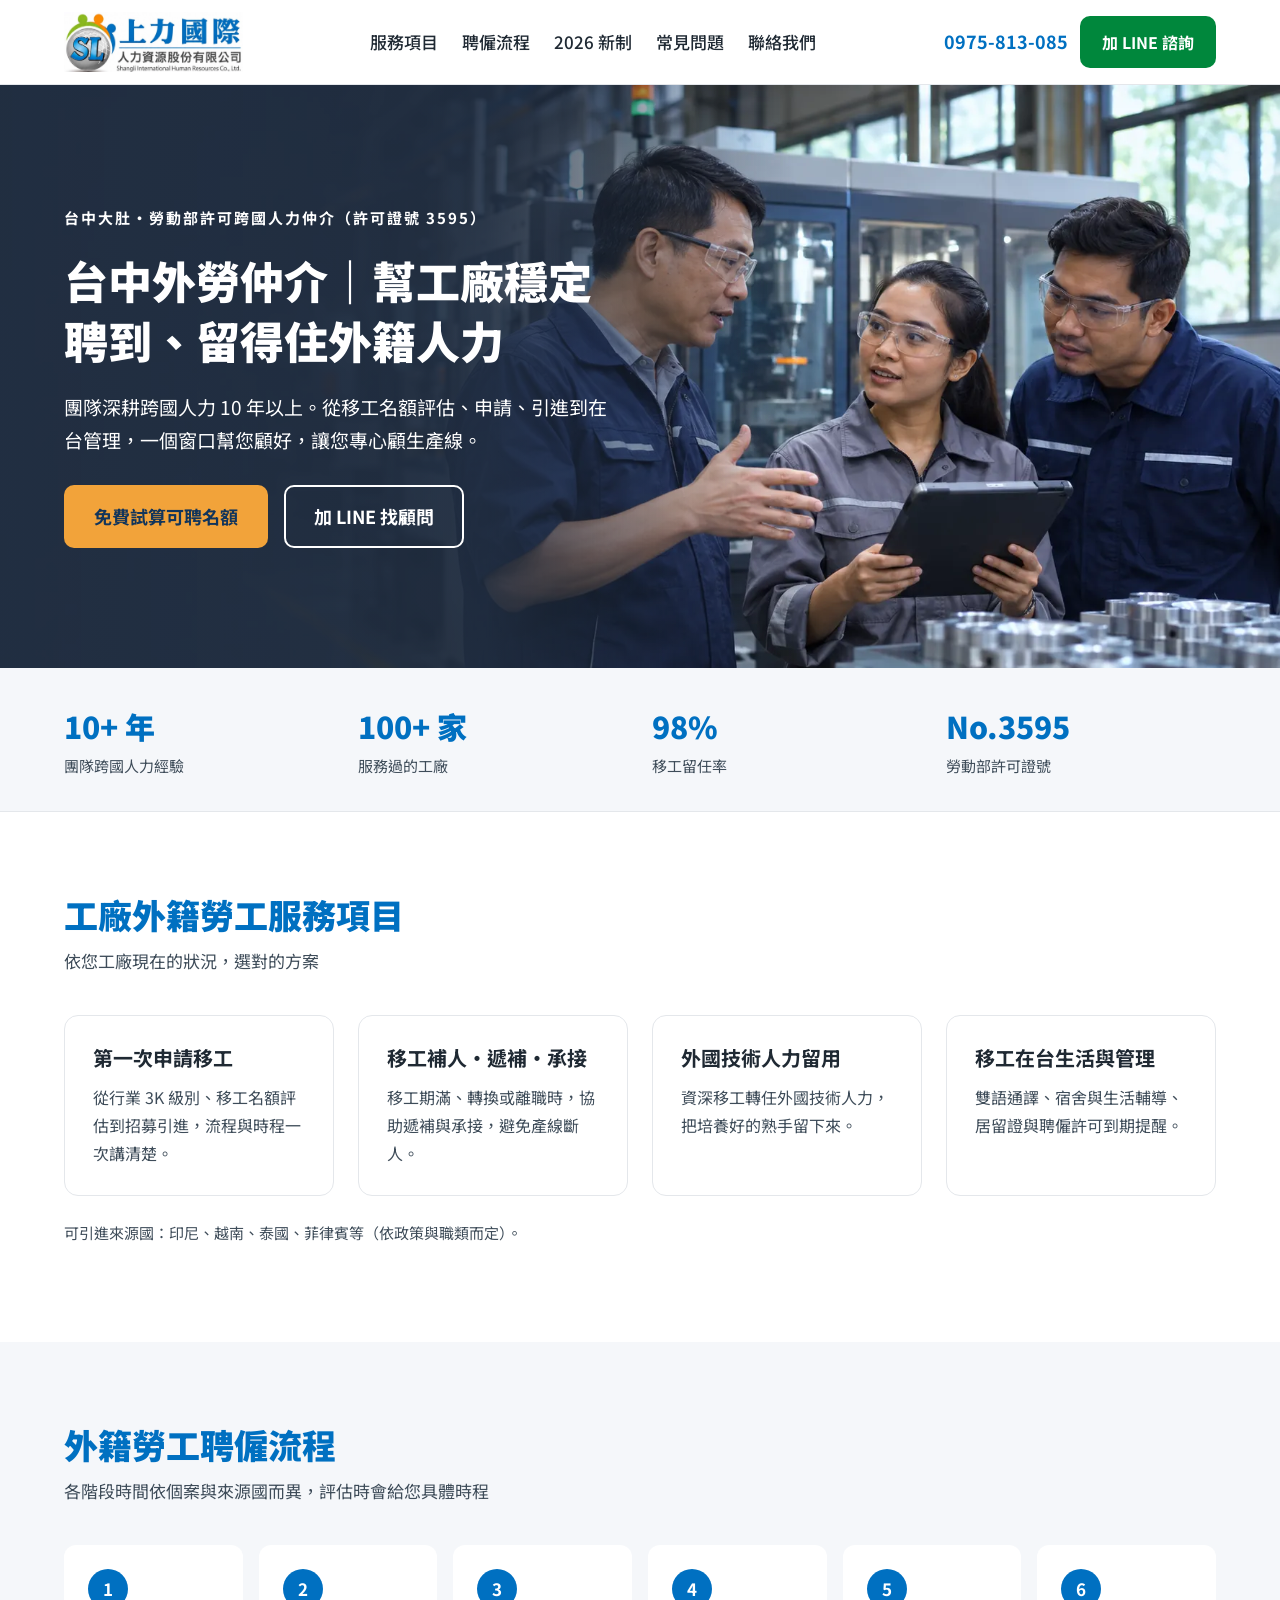
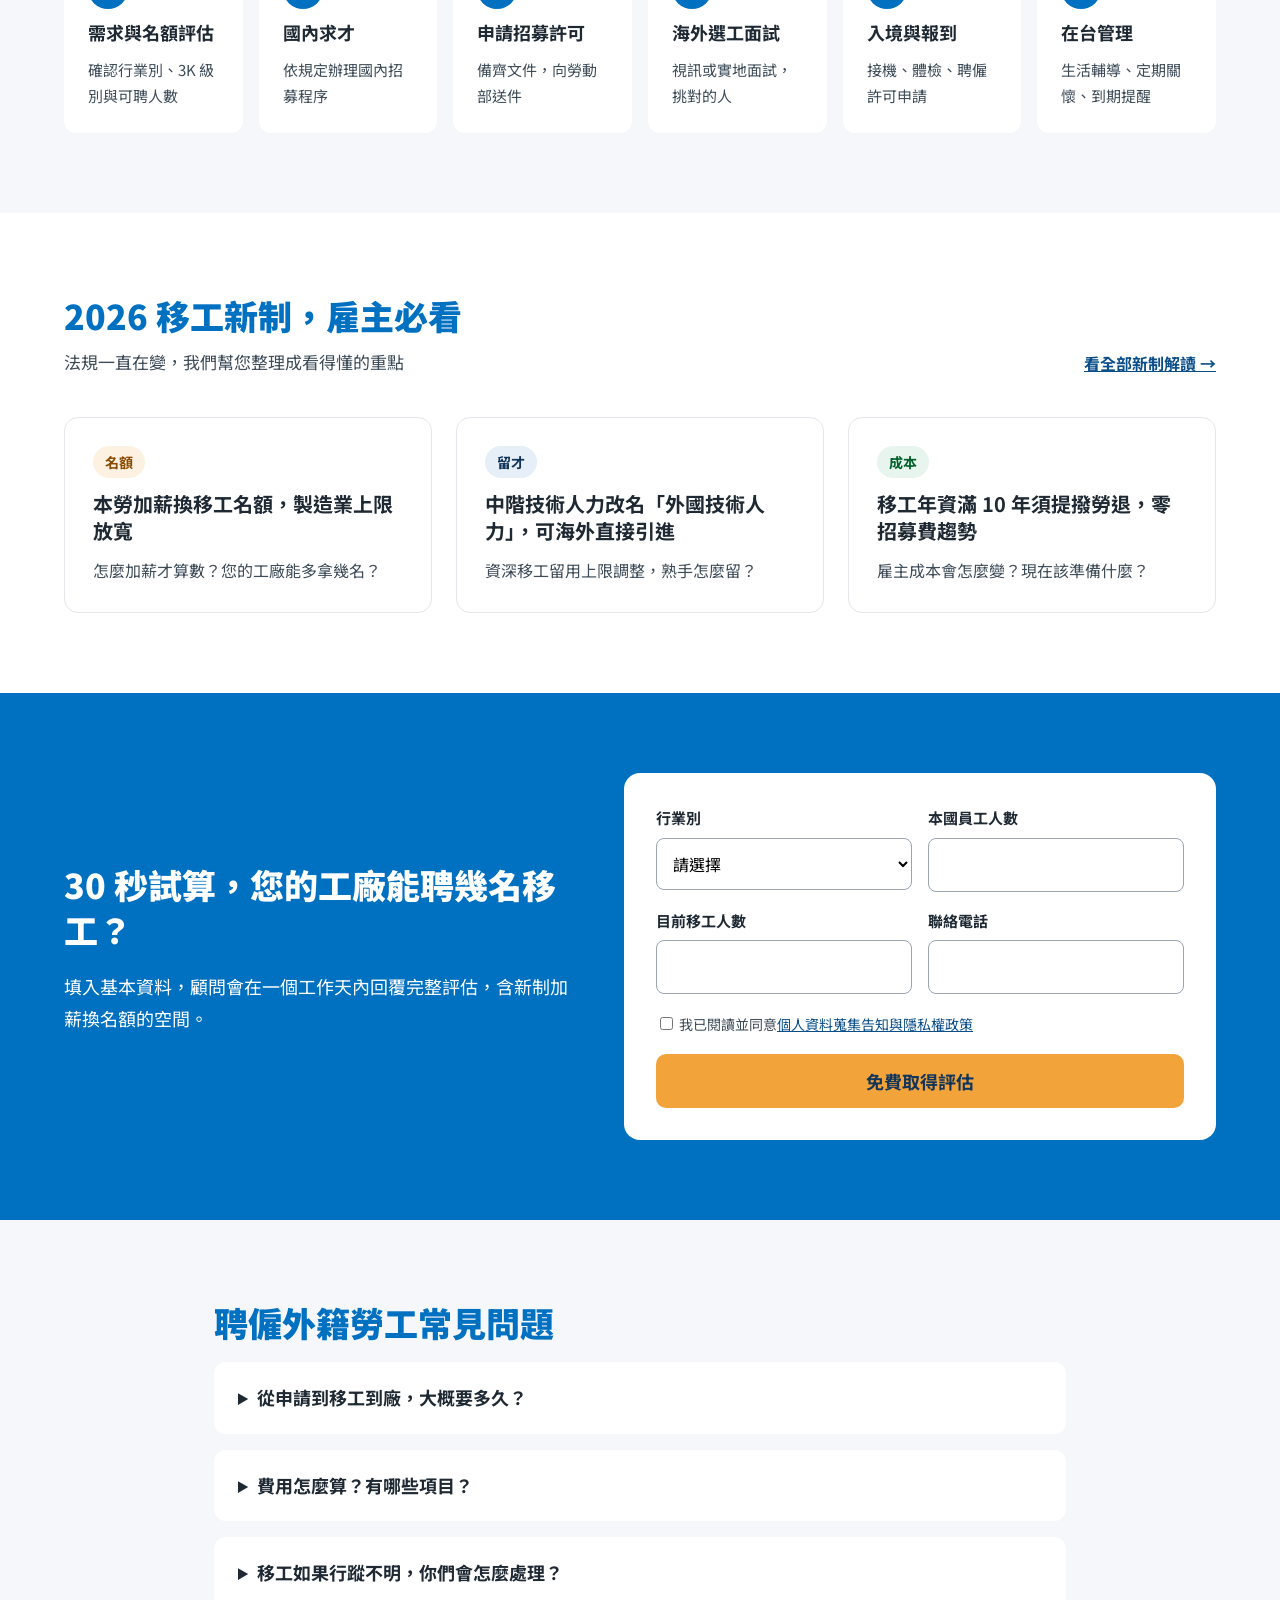
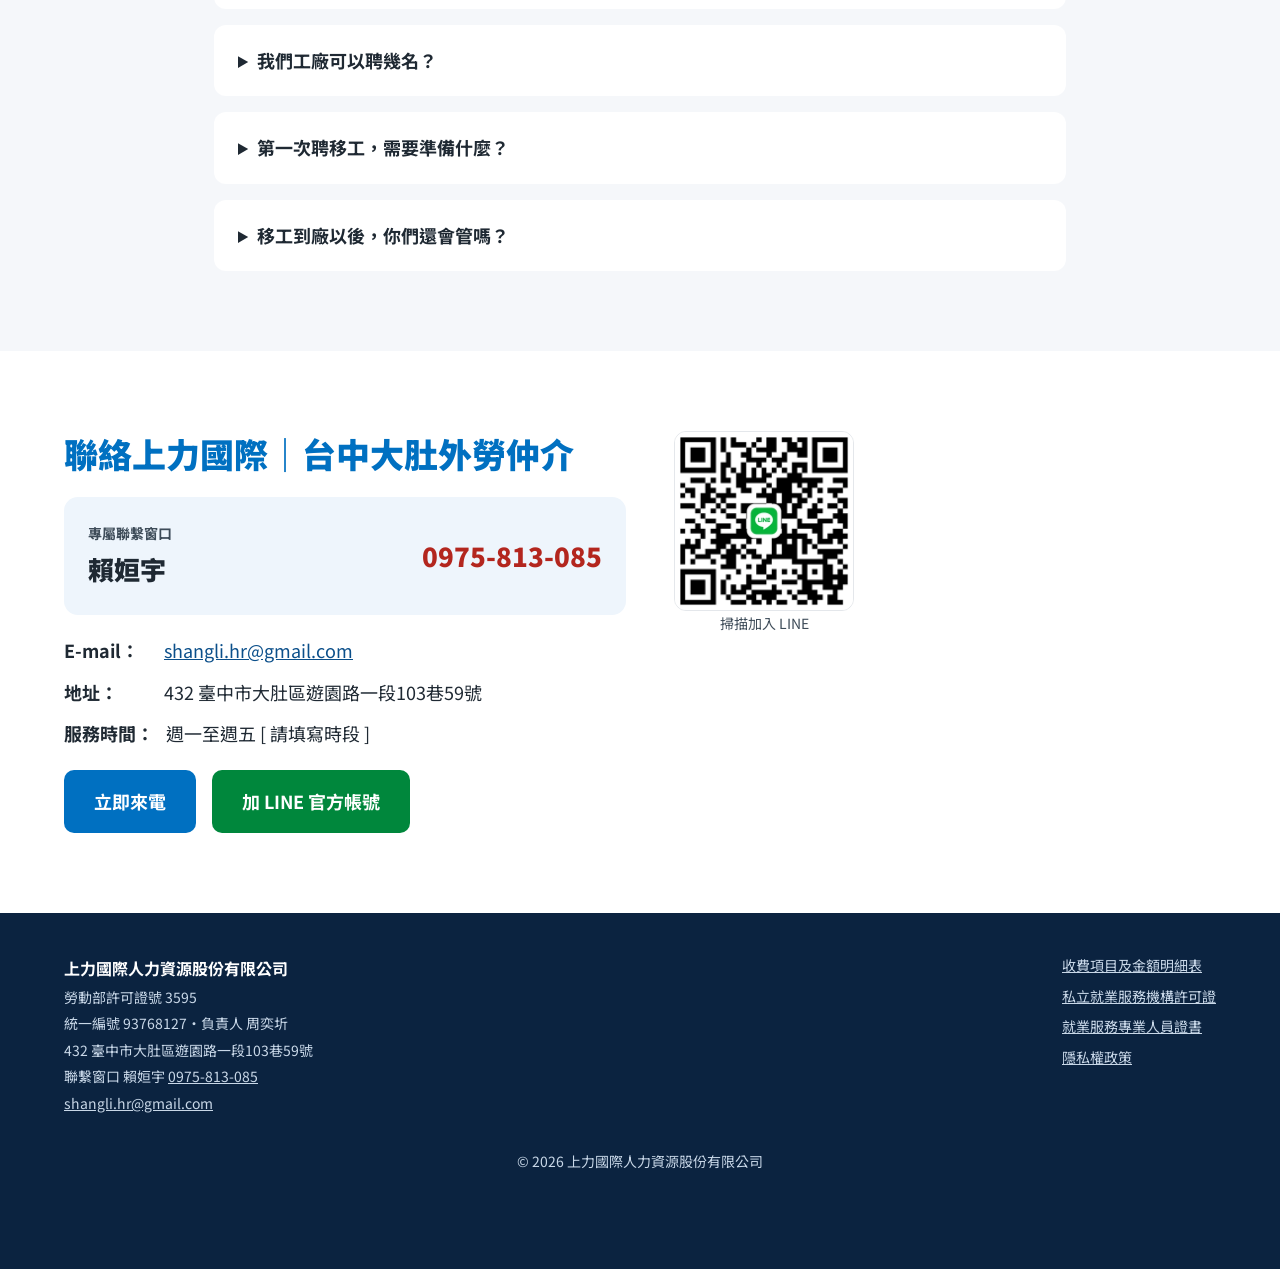
==== index.html @ f1e35387 "上力國際官網：首頁、SEO 結構化資料、資安標頭（Cloudflare Pages） Co-Authored-By: Claude Opus 5.5 <noreply@anthropic.com> C" ====
<!doctype html>
<html lang="zh-Hant-TW">
<head>
<meta charset="utf-8">
<meta name="viewport" content="width=device-width, initial-scale=1">
<title>台中外勞仲介｜工廠移工申請・外籍勞工引進－上力國際人力資源（勞動部許可 3595）</title>
<meta name="description" content="上力國際人力資源，台中大肚勞動部許可跨國人力仲介（許可證號 3595）。協助工廠申請外籍勞工、移工名額評估、遞補承接、外國技術人力留用與在台管理，團隊 10 年以上經驗，服務 100+ 家工廠。">
<link rel="canonical" href="https://www.your-domain.com.tw/">
<meta name="robots" content="index, follow, max-image-preview:large">
<meta name="theme-color" content="#0070C1">
<meta name="format-detection" content="telephone=yes">

<meta property="og:type" content="website">
<meta property="og:locale" content="zh_TW">
<meta property="og:site_name" content="上力國際人力資源">
<meta property="og:title" content="台中外勞仲介｜工廠移工申請－上力國際人力資源">
<meta property="og:description" content="勞動部許可跨國人力仲介（3595）。幫工廠穩定聘到、留得住外籍人力：名額評估、申請引進、遞補承接、在台管理一站完成。">
<meta property="og:url" content="https://www.your-domain.com.tw/">
<meta property="og:image" content="https://www.your-domain.com.tw/img/og-image.jpg">
<meta property="og:image:width" content="1200">
<meta property="og:image:height" content="630">
<meta name="twitter:card" content="summary_large_image">

<link rel="icon" href="/favicon.ico" sizes="48x48">
<link rel="icon" href="/img/icon-512.png" type="image/png" sizes="512x512">
<link rel="apple-touch-icon" href="/img/apple-touch-icon.png">

<link rel="preload" as="image" href="/img/hero.webp" fetchpriority="high">
<link rel="preconnect" href="https://fonts.googleapis.com">
<link rel="preconnect" href="https://fonts.gstatic.com" crossorigin>
<link rel="stylesheet" href="https://fonts.googleapis.com/css2?family=Noto+Sans+TC:wght@400;500;700;900&amp;display=swap">
<link rel="stylesheet" href="/css/style.css">

<script type="application/ld+json">
{
  "@context": "https://schema.org",
  "@graph": [
    {
      "@type": "EmploymentAgency",
      "@id": "https://www.your-domain.com.tw/#org",
      "name": "上力國際人力資源股份有限公司",
      "alternateName": ["上力國際", "上力人力", "Shangli International Human Resources Co., Ltd."],
      "url": "https://www.your-domain.com.tw/",
      "logo": "https://www.your-domain.com.tw/img/logo.png",
      "image": "https://www.your-domain.com.tw/img/og-image.jpg",
      "description": "台中大肚勞動部許可跨國人力仲介，協助工廠申請外籍勞工、移工名額評估、遞補承接、外國技術人力留用與在台管理。",
      "telephone": "+886-975-813-085",
      "email": "shangli.hr@gmail.com",
      "taxID": "93768127",
      "address": {
        "@type": "PostalAddress",
        "streetAddress": "遊園路一段103巷59號",
        "addressLocality": "大肚區",
        "addressRegion": "臺中市",
        "postalCode": "432",
        "addressCountry": "TW"
      },
      "areaServed": ["臺中市", "彰化縣", "南投縣", "苗栗縣", "臺灣"],
      "hasMap": "https://www.google.com/maps/search/?api=1&query=%E4%B8%8A%E5%8A%9B%E5%9C%8B%E9%9A%9B%E4%BA%BA%E5%8A%9B%E8%B3%87%E6%BA%90",
      "sameAs": ["https://line.me/ti/p/4NoEgf4THl"],
      "knowsAbout": ["外籍勞工仲介", "移工申請", "製造業移工", "外國技術人力", "移工管理"],
      "hasCredential": {
        "@type": "EducationalOccupationalCredential",
        "name": "勞動部私立就業服務機構許可證",
        "identifier": "3595",
        "recognizedBy": { "@type": "GovernmentOrganization", "name": "中華民國勞動部" }
      }
    },
    {
      "@type": "WebSite",
      "@id": "https://www.your-domain.com.tw/#website",
      "url": "https://www.your-domain.com.tw/",
      "name": "上力國際人力資源",
      "inLanguage": "zh-Hant-TW",
      "publisher": { "@id": "https://www.your-domain.com.tw/#org" }
    },
    {
      "@type": "FAQPage",
      "mainEntity": [
        { "@type": "Question", "name": "從申請到移工到廠，大概要多久？", "acceptedAnswer": { "@type": "Answer", "text": "一般製造業新申請，從評估到移工到廠約需 3 至 6 個月，實際時程依來源國作業、文件備齊時間與當期申請量而定。" } },
        { "@type": "Question", "name": "聘僱外籍勞工的費用怎麼算？", "acceptedAnswer": { "@type": "Answer", "text": "費用分為政府規費、仲介服務費與實際代墊費用（例如體檢），所有項目依本公司報備的收費項目及金額明細表辦理，簽約前提供書面報價。" } },
        { "@type": "Question", "name": "移工行蹤不明怎麼處理？", "acceptedAnswer": { "@type": "Answer", "text": "我們以定期關懷、宿舍訪視與申訴管道預防。若移工連續曠職三日失去聯繫，雇主須於三日內以書面通報主管機關、移民署及警察機關，我們會協助完成通報與後續遞補申請。" } },
        { "@type": "Question", "name": "我們工廠可以聘幾名移工？", "acceptedAnswer": { "@type": "Answer", "text": "依行業 3K 級別核配比率與本國員工人數計算，另有附加比率可申請；2026 年起製造業為本國勞工加薪也可增加移工名額。" } },
        { "@type": "Question", "name": "第一次聘移工需要準備什麼？", "acceptedAnswer": { "@type": "Answer", "text": "需要公司與工廠登記相關文件、勞健保投保資料及移工住宿規劃，我們會到廠評估並提供完整文件清單與時程。" } },
        { "@type": "Question", "name": "移工到廠後仲介還會管理嗎？", "acceptedAnswer": { "@type": "Answer", "text": "會。我們提供生活輔導、雙語溝通、定期關懷訪視，以及居留證、聘僱許可到期提醒與續聘、轉換手續。" } }
      ]
    }
  ]
}
</script>
</head>
<body>
<a class="skip" href="#main">跳到主要內容</a>

<header class="site-header">
  <div class="wrap header-row">
    <a href="/" class="brand"><img src="/img/logo.webp" alt="上力國際人力資源股份有限公司" width="880" height="295"></a>
    <nav aria-label="主選單" class="nav">
      <a href="#services">服務項目</a>
      <a href="#process">聘僱流程</a>
      <a href="#news">2026 新制</a>
      <a href="#faq">常見問題</a>
      <a href="#contact">聯絡我們</a>
    </nav>
    <div class="header-cta">
      <a class="tel" href="tel:+886975813085">0975-813-085</a>
      <a class="btn btn-line" href="https://line.me/ti/p/4NoEgf4THl" target="_blank" rel="noopener noreferrer">加 LINE 諮詢</a>
    </div>
  </div>
</header>

<main id="main">

<section class="hero" aria-labelledby="hero-title">
  <div class="wrap hero-inner">
    <p class="eyebrow">台中大肚・勞動部許可跨國人力仲介（許可證號 3595）</p>
    <h1 id="hero-title">台中外勞仲介｜幫工廠穩定聘到、留得住外籍人力</h1>
    <p class="lead">團隊深耕跨國人力 10 年以上。從移工名額評估、申請、引進到在台管理，一個窗口幫您顧好，讓您專心顧生產線。</p>
    <div class="btn-row">
      <a class="btn btn-amber" href="#calc">免費試算可聘名額</a>
      <a class="btn btn-ghost" href="https://line.me/ti/p/4NoEgf4THl" target="_blank" rel="noopener noreferrer">加 LINE 找顧問</a>
    </div>
  </div>
</section>

<section class="trust" aria-label="公司實績">
  <div class="wrap trust-grid">
    <div><strong>10+ 年</strong><span>團隊跨國人力經驗</span></div>
    <div><strong>100+ 家</strong><span>服務過的工廠</span></div>
    <div><strong>98%</strong><span>移工留任率</span></div>
    <div><strong>No.3595</strong><span>勞動部許可證號</span></div>
  </div>
</section>

<section id="services" class="section" aria-labelledby="services-title">
  <div class="wrap">
    <h2 id="services-title">工廠外籍勞工服務項目</h2>
    <p class="sub">依您工廠現在的狀況，選對的方案</p>
    <div class="card-grid">
      <article class="card"><h3>第一次申請移工</h3><p>從行業 3K 級別、移工名額評估到招募引進，流程與時程一次講清楚。</p></article>
      <article class="card"><h3>移工補人・遞補・承接</h3><p>移工期滿、轉換或離職時，協助遞補與承接，避免產線斷人。</p></article>
      <article class="card"><h3>外國技術人力留用</h3><p>資深移工轉任外國技術人力，把培養好的熟手留下來。</p></article>
      <article class="card"><h3>移工在台生活與管理</h3><p>雙語通譯、宿舍與生活輔導、居留證與聘僱許可到期提醒。</p></article>
    </div>
    <p class="note">可引進來源國：印尼、越南、泰國、菲律賓等（依政策與職類而定）。</p>
  </div>
</section>

<section id="process" class="section alt" aria-labelledby="process-title">
  <div class="wrap">
    <h2 id="process-title">外籍勞工聘僱流程</h2>
    <p class="sub">各階段時間依個案與來源國而異，評估時會給您具體時程</p>
    <ol class="steps">
      <li><strong>需求與名額評估</strong><span>確認行業別、3K 級別與可聘人數</span></li>
      <li><strong>國內求才</strong><span>依規定辦理國內招募程序</span></li>
      <li><strong>申請招募許可</strong><span>備齊文件，向勞動部送件</span></li>
      <li><strong>海外選工面試</strong><span>視訊或實地面試，挑對的人</span></li>
      <li><strong>入境與報到</strong><span>接機、體檢、聘僱許可申請</span></li>
      <li><strong>在台管理</strong><span>生活輔導、定期關懷、到期提醒</span></li>
    </ol>
  </div>
</section>

<section id="news" class="section" aria-labelledby="news-title">
  <div class="wrap">
    <div class="head-row">
      <div>
        <h2 id="news-title">2026 移工新制，雇主必看</h2>
        <p class="sub">法規一直在變，我們幫您整理成看得懂的重點</p>
      </div>
      <a class="more" href="https://mol-molwww.cdn.hinet.net/mol-index.html" target="_blank" rel="noopener noreferrer">看全部新制解讀 →</a>
    </div>
    <div class="card-grid three">
      <article class="card"><span class="tag tag-amber">名額</span><h3>本勞加薪換移工名額，製造業上限放寬</h3><p>怎麼加薪才算數？您的工廠能多拿幾名？</p></article>
      <article class="card"><span class="tag tag-blue">留才</span><h3>中階技術人力改名「外國技術人力」，可海外直接引進</h3><p>資深移工留用上限調整，熟手怎麼留？</p></article>
      <article class="card"><span class="tag tag-green">成本</span><h3>移工年資滿 10 年須提撥勞退，零招募費趨勢</h3><p>雇主成本會怎麼變？現在該準備什麼？</p></article>
    </div>
  </div>
</section>

<section id="calc" class="section band" aria-labelledby="calc-title">
  <div class="wrap calc-row">
    <div class="calc-text">
      <h2 id="calc-title">30 秒試算，您的工廠能聘幾名移工？</h2>
      <p>填入基本資料，顧問會在一個工作天內回覆完整評估，含新制加薪換名額的空間。</p>
    </div>
    <!-- 表單送出網址請換成您的後端或表單服務（例如 Google 表單、Formspree），並同步更新 .htaccess / nginx 的 CSP form-action -->
    <form class="calc-form" action="/api/lead" method="post">
      <div class="form-grid">
        <div class="field"><label for="f-industry">行業別</label>
          <select id="f-industry" name="industry" required><option value="">請選擇</option><option>金屬製品製造</option><option>塑膠製品製造</option><option>食品製造</option><option>其他製造業</option></select></div>
        <div class="field"><label for="f-staff">本國員工人數</label><input id="f-staff" name="staff" type="number" min="1" max="99999" inputmode="numeric" required></div>
        <div class="field"><label for="f-foreign">目前移工人數</label><input id="f-foreign" name="foreign" type="number" min="0" max="99999" inputmode="numeric" required></div>
        <div class="field"><label for="f-phone">聯絡電話</label><input id="f-phone" name="phone" type="tel" autocomplete="tel" maxlength="20" pattern="[0-9+\-\s]{8,20}" required></div>
      </div>
      <div class="hp" aria-hidden="true"><label for="f-website">請勿填寫</label><input id="f-website" name="website" type="text" tabindex="-1" autocomplete="off"></div>
      <label class="consent"><input type="checkbox" name="consent" required> 我已閱讀並同意<a href="/privacy.html">個人資料蒐集告知與隱私權政策</a></label>
      <button type="submit" class="btn btn-amber btn-block">免費取得評估</button>
    </form>
  </div>
</section>

<!-- 客戶心得：取得客戶同意後，複製下方 article 填入真實內容再取消註解
<section class="section" aria-labelledby="voice-title">
  <div class="wrap">
    <h2 id="voice-title">客戶怎麼說</h2>
    <div class="card-grid three">
      <article class="card quote"><span class="meta">產業・地區・聘僱人數</span><p>「客戶真實心得」</p><span class="who">— 職稱，公司名稱</span></article>
    </div>
  </div>
</section>
-->

<section id="faq" class="section alt" aria-labelledby="faq-title">
  <div class="wrap narrow">
    <h2 id="faq-title">聘僱外籍勞工常見問題</h2>
    <details><summary>從申請到移工到廠，大概要多久？</summary>
      <p>一般製造業新申請，從評估到移工到廠約需 3 至 6 個月。</p>
      <p>主要階段包括：國內求才（依規定的刊登與求才期間）、申請招募許可、海外選工與面試、移工辦理出國手續，以及入境後的體檢與聘僱許可申請。</p>
      <p>實際時程會受來源國作業速度、文件備齊時間與當期申請量影響。評估時我們會依您的情況提供具體時程表，每個階段的進度都會主動回報。</p></details>
    <details><summary>費用怎麼算？有哪些項目？</summary>
      <p>費用大致分為三類：一、政府規費，例如申請審查費與就業安定費；二、仲介服務費，依法規定的收費標準與項目收取；三、實際代墊費用，例如體檢。</p>
      <p>所有收費項目與金額，均依本公司向主管機關報備的「收費項目及金額明細表」辦理，簽約前會提供書面報價，不另收明細表以外的費用。</p></details>
    <details><summary>移工如果行蹤不明，你們會怎麼處理？</summary>
      <p>預防重於處理：移工入境後安排生活與工作規範說明，並由雙語人員定期關懷、訪視宿舍，提供申訴與溝通管道，及早發現問題。</p>
      <p>若真的發生，依《就業服務法》規定，移工連續曠職三日失去聯繫時，雇主須於三日內以書面通報主管機關、移民署及警察機關。我們會協助您備齊文件、完成通報，避免因逾期受罰。</p>
      <p>後續也會協助處理名額與遞補等相關申請，讓產線盡快恢復人力。</p></details>
    <details><summary>我們工廠可以聘幾名？</summary>
      <p>可聘人數依行業別的 3K 級別核配比率與本國員工人數計算，另有額外附加比率可申請。</p>
      <p>2026 年起，製造業為本國勞工加薪，也可增加移工名額，總比例上限同步放寬。</p>
      <p>每家工廠條件不同，歡迎使用上方「免費試算」，或直接聯繫窗口，我們幫您算清楚。</p></details>
    <details><summary>第一次聘移工，需要準備什麼？</summary>
      <p>基本上需要公司登記與工廠登記相關文件、勞健保投保資料，以及移工住宿的規劃。</p>
      <p>我們會先到廠了解作業環境與需求，提供完整的文件清單與準備時程，第一次申請也能順利上手。</p></details>
    <details><summary>移工到廠以後，你們還會管嗎？</summary>
      <p>會。到廠後我們提供在台期間的管理服務，包括生活輔導、雙語溝通協助、定期關懷訪視，以及居留證、聘僱許可等到期前提醒與續聘、轉換手續。</p>
      <p>雇主與移工之間若有溝通問題，也可以隨時透過聯繫窗口找我們協助。</p></details>
  </div>
</section>

<section id="contact" class="section" aria-labelledby="contact-title">
  <div class="wrap contact-row">
    <div class="contact-info">
      <h2 id="contact-title">聯絡上力國際｜台中大肚外勞仲介</h2>
      <div class="agent">
        <div><span class="agent-label">專屬聯繫窗口</span><span class="agent-name">賴姮宇</span></div>
        <a class="agent-tel" href="tel:+886975813085">0975-813-085</a>
      </div>
      <dl class="info">
        <div><dt>E-mail：</dt><dd><a href="mailto:shangli.hr@gmail.com">shangli.hr@gmail.com</a></dd></div>
        <div><dt>地址：</dt><dd>432 臺中市大肚區遊園路一段103巷59號</dd></div>
        <div><dt>服務時間：</dt><dd>週一至週五 [ 請填寫時段 ]</dd></div>
      </dl>
      <div class="btn-row">
        <a class="btn btn-blue" href="tel:+886975813085">立即來電</a>
        <a class="btn btn-line" href="https://line.me/ti/p/4NoEgf4THl" target="_blank" rel="noopener noreferrer">加 LINE 官方帳號</a>
      </div>
    </div>
    <div class="contact-media">
      <figure class="qr"><img src="/img/line-qr.webp" alt="上力國際 LINE QR code" width="180" height="180" loading="lazy"><figcaption>掃描加入 LINE</figcaption></figure>
      <iframe class="map" title="上力國際人力資源位置地圖" src="https://www.google.com/maps?q=%E8%87%BA%E4%B8%AD%E5%B8%82%E5%A4%A7%E8%82%9A%E5%8D%80%E9%81%8A%E5%9C%92%E8%B7%AF%E4%B8%80%E6%AE%B5103%E5%B7%B759%E8%99%9F&amp;output=embed" loading="lazy" referrerpolicy="no-referrer-when-downgrade"></iframe>
    </div>
  </div>
</section>

</main>

<footer class="site-footer">
  <div class="wrap footer-row">
    <address>
      <strong>上力國際人力資源股份有限公司</strong><br>
      勞動部許可證號 3595<br>
      統一編號 93768127・負責人 周奕圻<br>
      432 臺中市大肚區遊園路一段103巷59號<br>
      聯繫窗口 賴姮宇 <a href="tel:+886975813085">0975-813-085</a><br>
      <a href="mailto:shangli.hr@gmail.com">shangli.hr@gmail.com</a>
    </address>
    <nav aria-label="法規揭示">
      <a href="/docs/fee-schedule.pdf">收費項目及金額明細表</a>
      <a href="/docs/license.pdf">私立就業服務機構許可證</a>
      <a href="/docs/specialist-cert.pdf">就業服務專業人員證書</a>
      <a href="/privacy.html">隱私權政策</a>
    </nav>
  </div>
  <p class="copy">© 2026 上力國際人力資源股份有限公司</p>
</footer>

<nav class="mobile-bar" aria-label="快速聯絡">
  <a href="tel:+886975813085">撥打電話</a>
  <a href="https://line.me/ti/p/4NoEgf4THl" target="_blank" rel="noopener noreferrer" class="m-line">加 LINE</a>
</nav>
</body>
</html>
---- css/style.css ----
:root{--blue:#0070C1;--blue-dk:#0B4F8A;--navy:#212E41;--ink:#1F2933;--muted:#3E4C59;--line:#E4E7EB;--bg-alt:#F5F7FA;--amber:#F2A33A;--green:#00873C}
*{box-sizing:border-box}
html{scroll-behavior:smooth}
body{margin:0;font-family:"Noto Sans TC",system-ui,-apple-system,"Microsoft JhengHei",sans-serif;color:var(--ink);font-size:17px;line-height:1.75;background:#fff}
img{max-width:100%;height:auto;display:block}
a{color:var(--blue-dk)}a:hover{color:var(--navy)}
h1,h2,h3{line-height:1.35;margin:0}
.wrap{max-width:1200px;margin:0 auto;padding:0 24px}
.narrow{max-width:900px}
.skip{position:absolute;left:-9999px;top:0;background:#fff;padding:8px 16px;z-index:100}
.skip:focus{left:8px}
:focus-visible{outline:3px solid var(--amber);outline-offset:2px}

.site-header{border-bottom:1px solid var(--line);background:#fff}
.header-row{display:flex;flex-wrap:wrap;align-items:center;justify-content:space-between;gap:16px;padding-top:12px;padding-bottom:12px}
.brand img{height:60px;width:auto}
.nav{display:flex;flex-wrap:wrap;gap:24px;font-weight:500}
.nav a{color:var(--ink);text-decoration:none}
.header-cta{display:flex;gap:12px;align-items:center}
.tel{font-weight:700;font-size:18px;color:var(--blue);text-decoration:none}

.btn{display:inline-block;text-decoration:none;font-weight:700;font-size:18px;padding:14px 28px;border-radius:10px;border:2px solid transparent;text-align:center;cursor:pointer;font-family:inherit}
.btn-amber{background:var(--amber);color:#12355B}
.btn-ghost{border-color:#fff;color:#fff}
.btn-line{background:var(--green);color:#fff}
.btn-blue{background:var(--blue);color:#fff}
.btn:hover{filter:brightness(1.05)}
.btn-line:hover,.btn-blue:hover,.btn-ghost:hover{color:#fff}
.btn-block{width:100%;border:none}
.header-cta .btn{font-size:16px;padding:10px 20px}
.btn-row{display:flex;flex-wrap:wrap;gap:16px}

.hero{color:#fff;background-color:var(--navy);background-image:linear-gradient(90deg,rgba(33,46,65,.96) 0%,rgba(33,46,65,.88) 38%,rgba(33,46,65,0) 62%),url(/img/hero.webp);background-size:cover;background-position:right center}
.hero-inner{padding-top:120px;padding-bottom:120px}
.hero-inner>*{max-width:560px}
.eyebrow{font-size:15px;font-weight:700;letter-spacing:2px;margin:0 0 20px}
.hero h1{font-size:44px;font-weight:900;margin-bottom:20px}
.lead{font-size:19px;margin:0 0 28px}

.trust{background:var(--bg-alt);border-bottom:1px solid var(--line)}
.trust-grid{display:grid;grid-template-columns:repeat(auto-fit,minmax(200px,1fr));gap:24px;padding-top:32px;padding-bottom:32px}
.trust-grid div{display:flex;flex-direction:column}
.trust strong{font-size:30px;font-weight:900;color:var(--blue)}
.trust span{font-size:15px;color:var(--muted)}

.section{padding:80px 0}
.section.alt{background:var(--bg-alt)}
.section h2{font-size:34px;font-weight:900;color:var(--blue)}
.sub{color:var(--muted);margin:8px 0 40px}
.note{color:var(--muted);font-size:15px;margin-top:24px}
.card-grid{display:grid;grid-template-columns:repeat(auto-fit,minmax(250px,1fr));gap:24px}
.card-grid.three{grid-template-columns:repeat(auto-fit,minmax(300px,1fr))}
.card{border:1px solid var(--line);border-radius:14px;padding:28px;background:#fff;display:flex;flex-direction:column;gap:12px}
.card h3{font-size:20px}
.card p{margin:0;color:var(--muted);font-size:16px}
.tag{align-self:flex-start;font-size:14px;font-weight:700;padding:4px 12px;border-radius:999px}
.tag-amber{background:#FDF1E1;color:#8A4B00}.tag-blue{background:#E6EEF7;color:#12355B}.tag-green{background:#E8F5EE;color:#00612B}
.head-row{display:flex;flex-wrap:wrap;justify-content:space-between;align-items:flex-end;gap:16px}
.more{font-weight:700;font-size:16px;margin-bottom:40px}

.steps{list-style:none;padding:0;margin:0;display:grid;grid-template-columns:repeat(auto-fit,minmax(170px,1fr));gap:16px;counter-reset:s}
.steps li{background:#fff;border-radius:12px;padding:24px;display:flex;flex-direction:column;gap:8px;counter-increment:s}
.steps li::before{content:counter(s);width:40px;height:40px;border-radius:50%;background:var(--blue);color:#fff;font-weight:700;display:flex;align-items:center;justify-content:center}
.steps strong{font-size:18px}.steps span{font-size:15px;color:var(--muted)}

.band{background:var(--blue);color:#fff}
.band h2{color:#fff}
.calc-row{display:flex;flex-wrap:wrap;gap:48px;align-items:center}
.calc-text{flex:1 1 380px}.calc-text p{font-size:18px}
.calc-form{flex:1 1 460px;background:#fff;color:var(--ink);border-radius:16px;padding:32px;display:flex;flex-direction:column;gap:18px}
.form-grid{display:grid;grid-template-columns:repeat(auto-fit,minmax(180px,1fr));gap:16px}
.field{display:flex;flex-direction:column;gap:6px}
.field label{font-weight:700;font-size:15px}
.field input,.field select{font:inherit;font-size:16px;padding:12px;border:1px solid #9AA5B1;border-radius:8px;background:#fff}
.consent{font-size:14px;color:var(--muted)}
.hp{position:absolute;left:-9999px;width:1px;height:1px;overflow:hidden}

details{background:#fff;border-radius:12px;padding:20px 24px;margin-top:16px}
summary{font-weight:700;font-size:18px;cursor:pointer}
details p{margin:12px 0 0;color:var(--muted)}

.contact-row{display:flex;flex-wrap:wrap;gap:48px}
.contact-info{flex:1 1 420px;display:flex;flex-direction:column;gap:20px}
.agent{background:#EEF5FC;border-radius:14px;padding:24px;display:flex;flex-wrap:wrap;justify-content:space-between;align-items:center;gap:16px}
.agent div{display:flex;flex-direction:column}
.agent-label{font-size:14px;font-weight:700;color:var(--muted)}
.agent-name{font-size:26px;font-weight:900}
.agent-tel{font-size:26px;font-weight:900;color:#B3261E;text-decoration:none}
.info{margin:0;font-size:18px;display:flex;flex-direction:column;gap:10px}
.info div{display:flex;flex-wrap:wrap;gap:12px}
.info dt{font-weight:700;min-width:88px}.info dd{margin:0}
.contact-media{flex:1 1 400px;display:flex;flex-wrap:wrap;gap:24px;align-items:flex-start}
.qr{margin:0;text-align:center;font-size:14px;color:var(--muted)}
.qr img{border:1px solid var(--line);border-radius:12px}
.map{flex:1 1 260px;min-height:300px;border:0;border-radius:12px}

.site-footer{background:#0B2340;color:#C9D8E8;font-size:14px;padding:40px 0 96px}
.site-footer a{color:#C9D8E8}
.footer-row{display:flex;flex-wrap:wrap;justify-content:space-between;gap:24px}
.site-footer address{font-style:normal;line-height:1.9}
.site-footer address strong{color:#fff;font-size:16px}
.site-footer nav{display:flex;flex-direction:column;gap:6px}
.copy{text-align:center;margin:32px 0 0}

.mobile-bar{display:none}
@media (max-width:900px){
  .hero{background-image:linear-gradient(rgba(33,46,65,.84),rgba(33,46,65,.84)),url(/img/hero.webp);background-position:70% center}
  .hero-inner{padding-top:72px;padding-bottom:72px}
  .hero h1{font-size:32px}
  .nav{display:none}
  .header-cta .tel{display:none}
  .section{padding:56px 0}
  .section h2{font-size:28px}
  .mobile-bar{display:flex;position:fixed;left:0;right:0;bottom:0;z-index:50;box-shadow:0 -2px 8px rgba(0,0,0,.15)}
  .mobile-bar a{flex:1;text-align:center;padding:16px;font-weight:700;color:#fff;background:var(--blue);text-decoration:none}
  .mobile-bar a.m-line{background:var(--green)}
}
@media (prefers-reduced-motion:reduce){html{scroll-behavior:auto}}
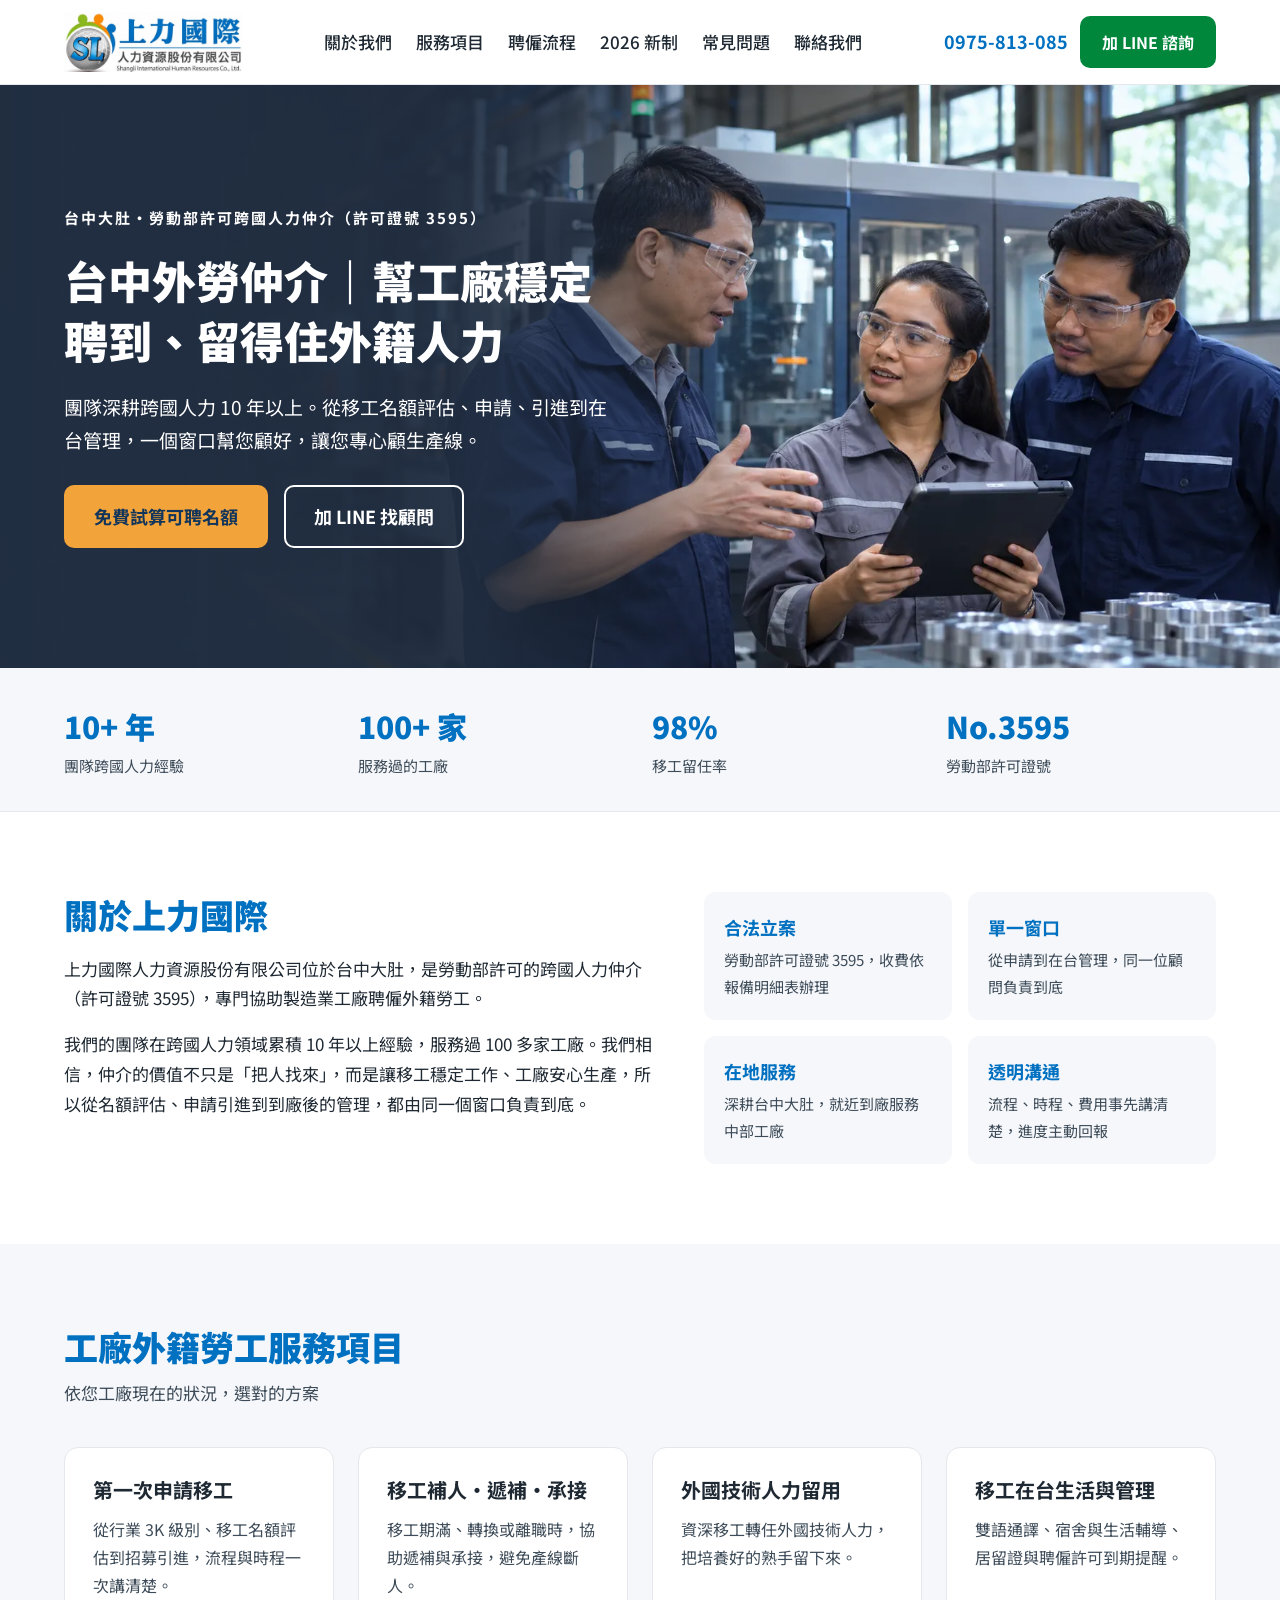
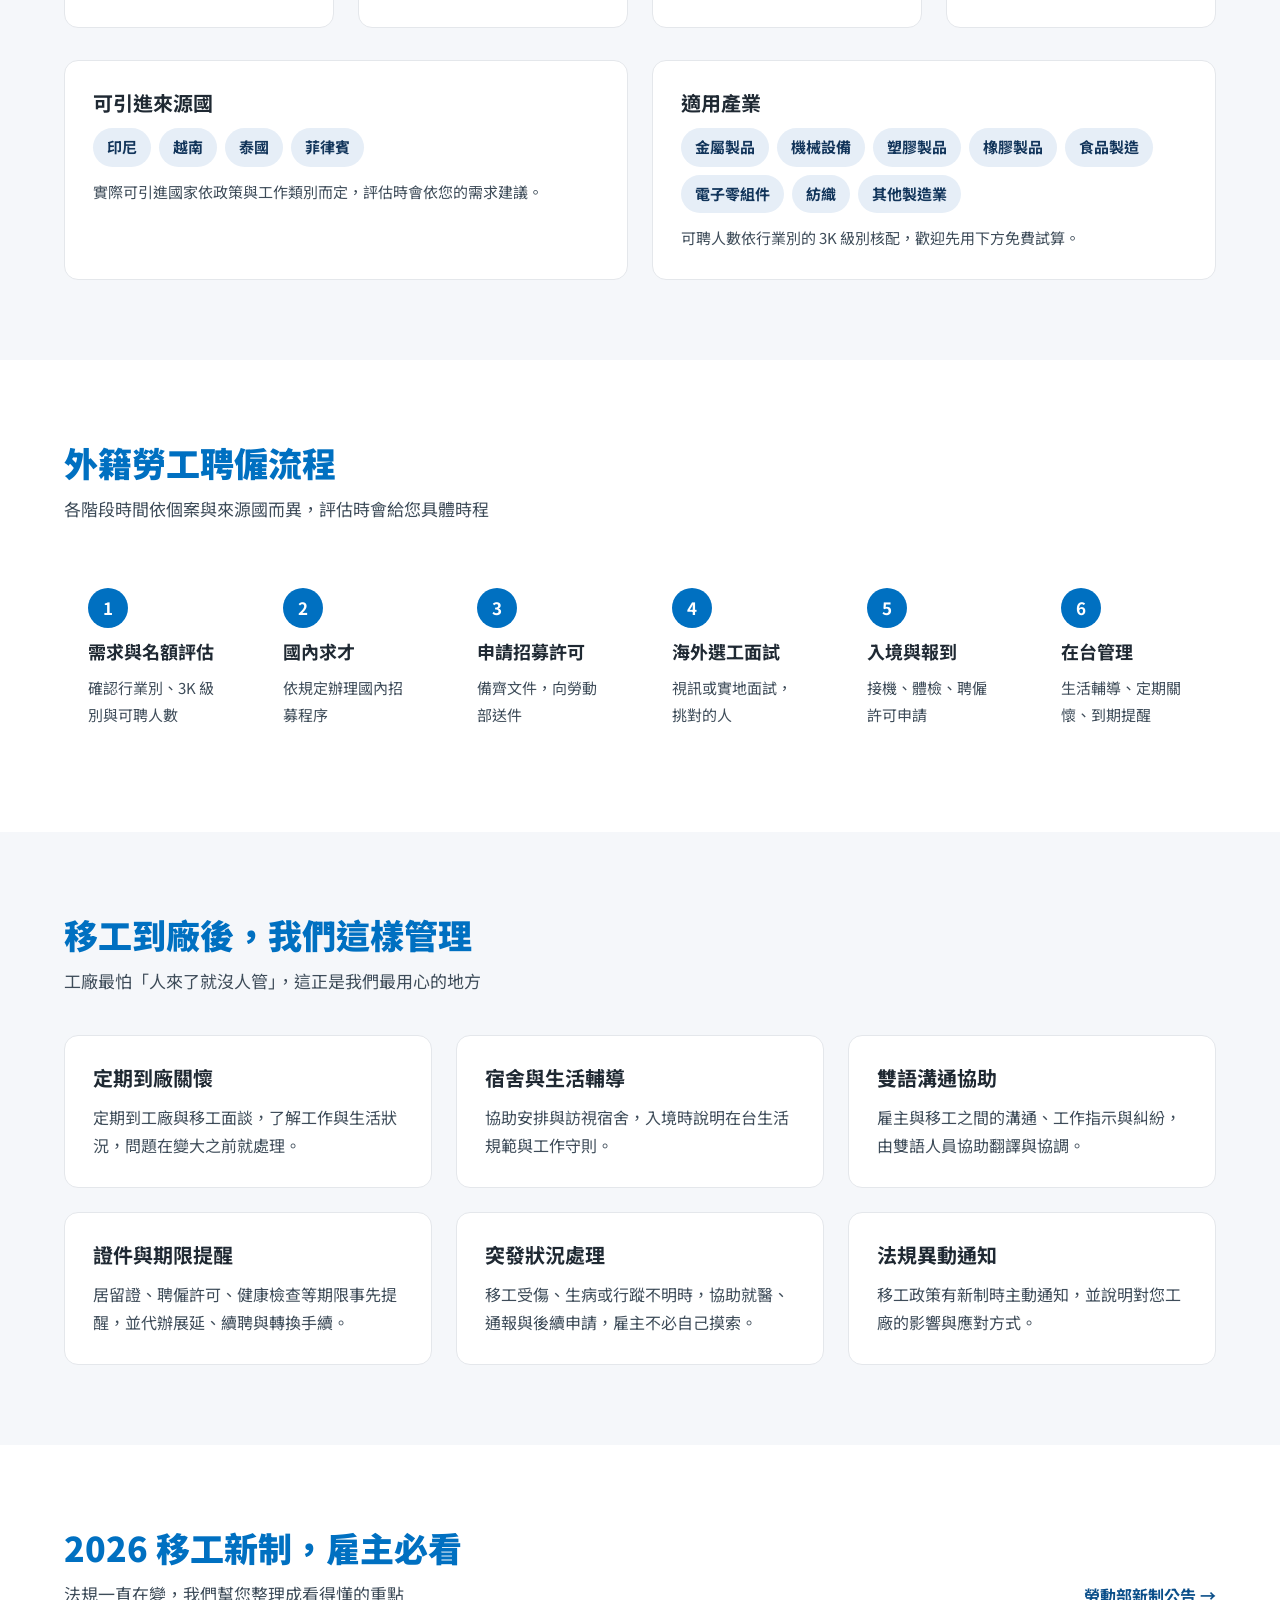
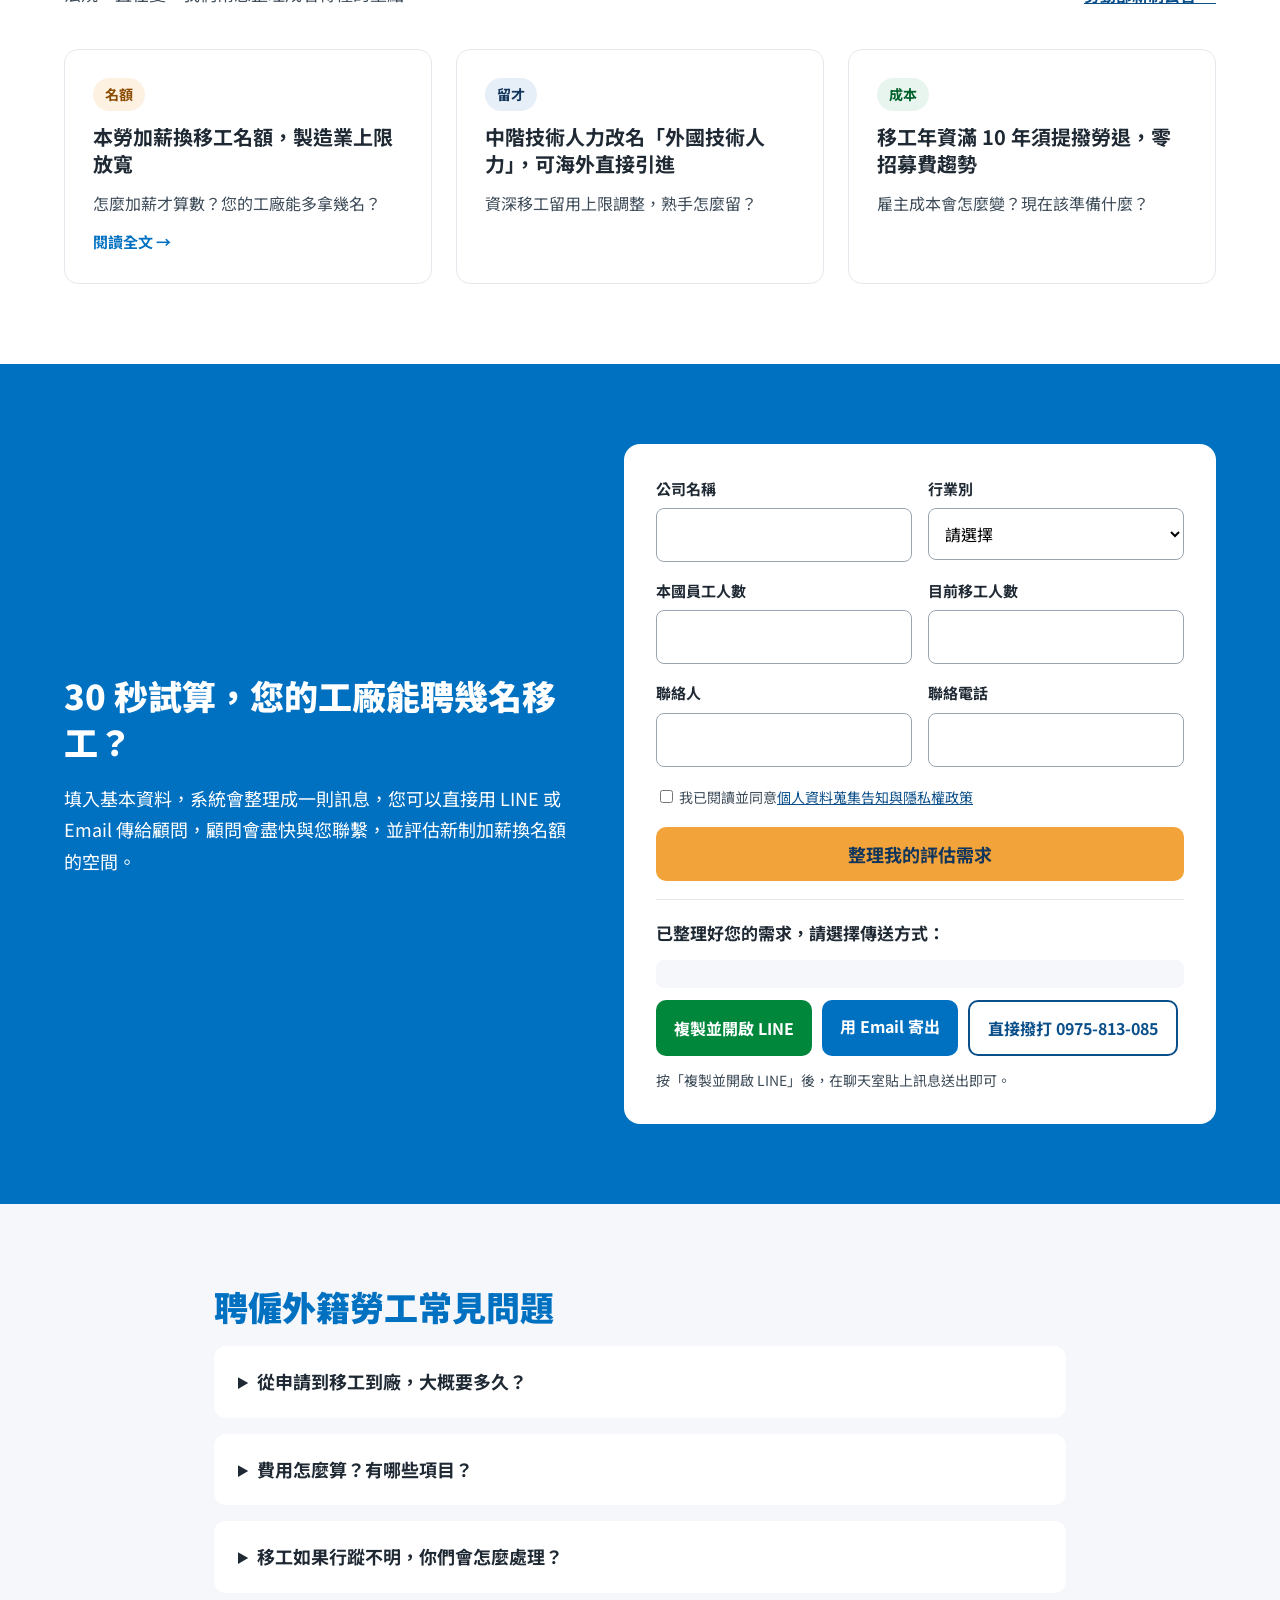
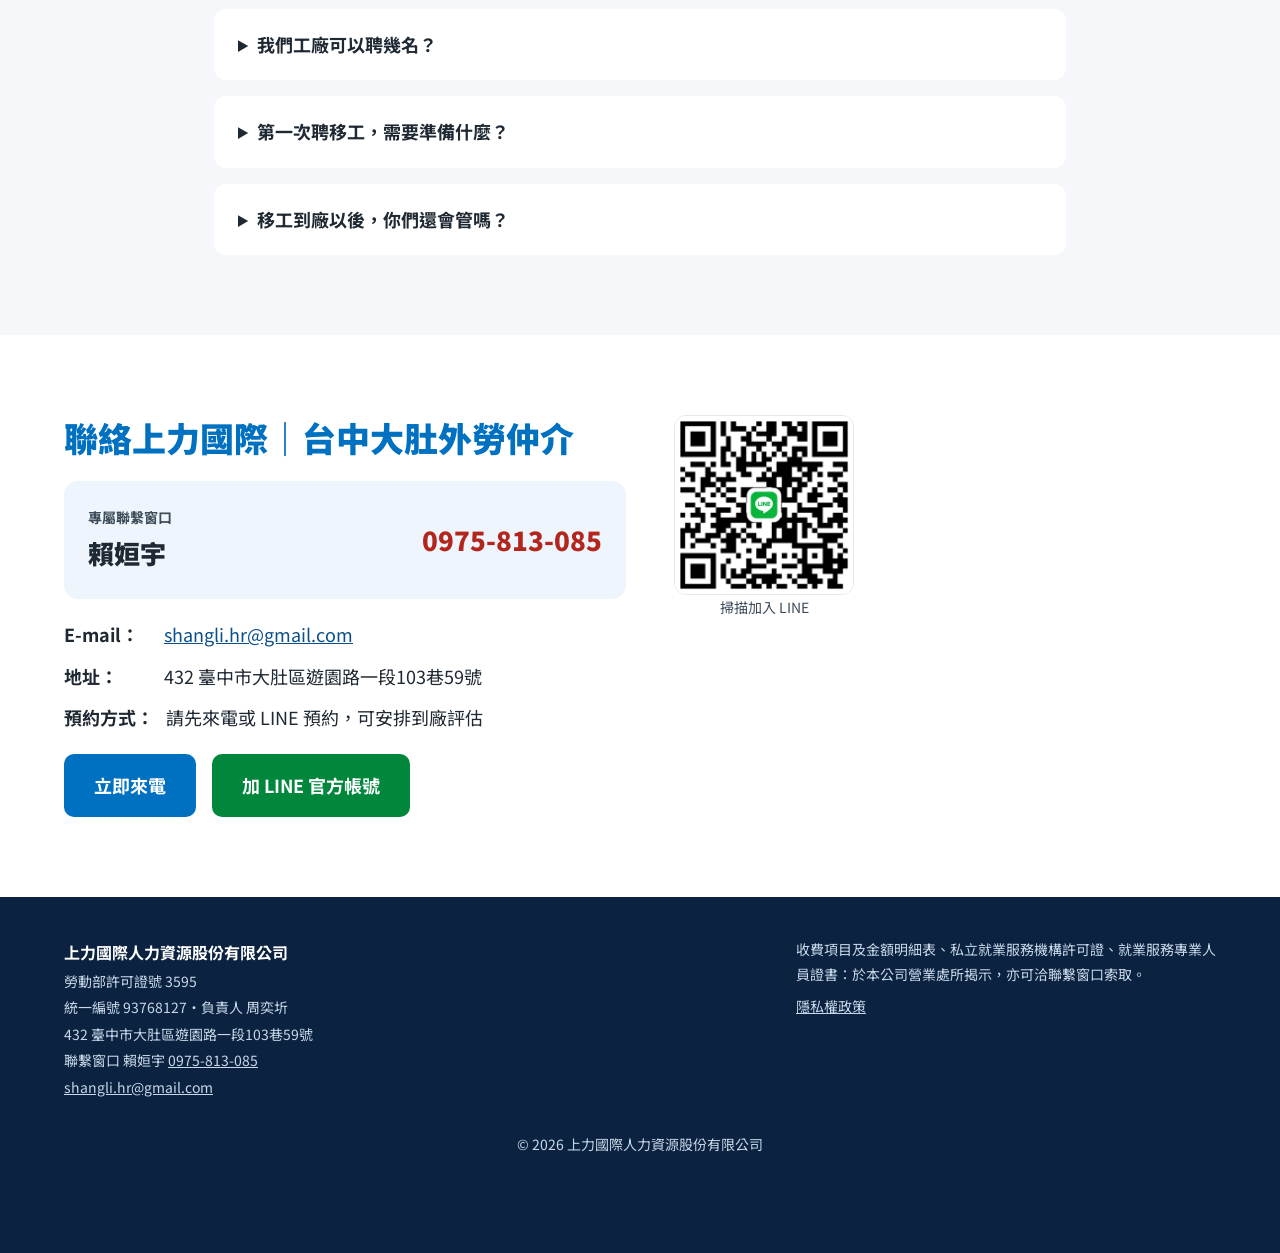
==== commit ee33be17: "內容加強：關於我們、來源國與產業、到廠管理、表單改為 LINE/Email 傳送、新制文章頁 Co-Authored-By: Claude Opus 5.5 <noreply@anthropic.co" ====
--- a/index.html
+++ b/index.html
@@ -5,7 +5,7 @@
 <meta name="viewport" content="width=device-width, initial-scale=1">
 <title>台中外勞仲介｜工廠移工申請・外籍勞工引進－上力國際人力資源（勞動部許可 3595）</title>
 <meta name="description" content="上力國際人力資源，台中大肚勞動部許可跨國人力仲介（許可證號 3595）。協助工廠申請外籍勞工、移工名額評估、遞補承接、外國技術人力留用與在台管理，團隊 10 年以上經驗，服務 100+ 家工廠。">
-<link rel="canonical" href="https://www.your-domain.com.tw/">
+<link rel="canonical" href="https://slhrtw.com/">
 <meta name="robots" content="index, follow, max-image-preview:large">
 <meta name="theme-color" content="#0070C1">
 <meta name="format-detection" content="telephone=yes">
@@ -15,8 +15,8 @@
 <meta property="og:site_name" content="上力國際人力資源">
 <meta property="og:title" content="台中外勞仲介｜工廠移工申請－上力國際人力資源">
 <meta property="og:description" content="勞動部許可跨國人力仲介（3595）。幫工廠穩定聘到、留得住外籍人力：名額評估、申請引進、遞補承接、在台管理一站完成。">
-<meta property="og:url" content="https://www.your-domain.com.tw/">
-<meta property="og:image" content="https://www.your-domain.com.tw/img/og-image.jpg">
+<meta property="og:url" content="https://slhrtw.com/">
+<meta property="og:image" content="https://slhrtw.com/img/og-image.jpg">
 <meta property="og:image:width" content="1200">
 <meta property="og:image:height" content="630">
 <meta name="twitter:card" content="summary_large_image">
@@ -37,12 +37,12 @@
   "@graph": [
     {
       "@type": "EmploymentAgency",
-      "@id": "https://www.your-domain.com.tw/#org",
+      "@id": "https://slhrtw.com/#org",
       "name": "上力國際人力資源股份有限公司",
       "alternateName": ["上力國際", "上力人力", "Shangli International Human Resources Co., Ltd."],
-      "url": "https://www.your-domain.com.tw/",
-      "logo": "https://www.your-domain.com.tw/img/logo.png",
-      "image": "https://www.your-domain.com.tw/img/og-image.jpg",
+      "url": "https://slhrtw.com/",
+      "logo": "https://slhrtw.com/img/logo.png",
+      "image": "https://slhrtw.com/img/og-image.jpg",
       "description": "台中大肚勞動部許可跨國人力仲介，協助工廠申請外籍勞工、移工名額評估、遞補承接、外國技術人力留用與在台管理。",
       "telephone": "+886-975-813-085",
       "email": "shangli.hr@gmail.com",
@@ -68,11 +68,11 @@
     },
     {
       "@type": "WebSite",
-      "@id": "https://www.your-domain.com.tw/#website",
-      "url": "https://www.your-domain.com.tw/",
+      "@id": "https://slhrtw.com/#website",
+      "url": "https://slhrtw.com/",
       "name": "上力國際人力資源",
       "inLanguage": "zh-Hant-TW",
-      "publisher": { "@id": "https://www.your-domain.com.tw/#org" }
+      "publisher": { "@id": "https://slhrtw.com/#org" }
     },
     {
       "@type": "FAQPage",
@@ -96,6 +96,7 @@
   <div class="wrap header-row">
     <a href="/" class="brand"><img src="/img/logo.webp" alt="上力國際人力資源股份有限公司" width="880" height="295"></a>
     <nav aria-label="主選單" class="nav">
+      <a href="#about">關於我們</a>
       <a href="#services">服務項目</a>
       <a href="#process">聘僱流程</a>
       <a href="#news">2026 新制</a>
@@ -132,7 +133,23 @@
   </div>
 </section>
 
-<section id="services" class="section" aria-labelledby="services-title">
+<section id="about" class="section" aria-labelledby="about-title">
+  <div class="wrap about-row">
+    <div class="about-text">
+      <h2 id="about-title">關於上力國際</h2>
+      <p>上力國際人力資源股份有限公司位於台中大肚，是勞動部許可的跨國人力仲介（許可證號 3595），專門協助製造業工廠聘僱外籍勞工。</p>
+      <p>我們的團隊在跨國人力領域累積 10 年以上經驗，服務過 100 多家工廠。我們相信，仲介的價值不只是「把人找來」，而是讓移工穩定工作、工廠安心生產，所以從名額評估、申請引進到到廠後的管理，都由同一個窗口負責到底。</p>
+    </div>
+    <ul class="about-points">
+      <li><strong>合法立案</strong><span>勞動部許可證號 3595，收費依報備明細表辦理</span></li>
+      <li><strong>單一窗口</strong><span>從申請到在台管理，同一位顧問負責到底</span></li>
+      <li><strong>在地服務</strong><span>深耕台中大肚，就近到廠服務中部工廠</span></li>
+      <li><strong>透明溝通</strong><span>流程、時程、費用事先講清楚，進度主動回報</span></li>
+    </ul>
+  </div>
+</section>
+
+<section id="services" class="section alt" aria-labelledby="services-title">
   <div class="wrap">
     <h2 id="services-title">工廠外籍勞工服務項目</h2>
     <p class="sub">依您工廠現在的狀況，選對的方案</p>
@@ -142,11 +159,22 @@
       <article class="card"><h3>外國技術人力留用</h3><p>資深移工轉任外國技術人力，把培養好的熟手留下來。</p></article>
       <article class="card"><h3>移工在台生活與管理</h3><p>雙語通譯、宿舍與生活輔導、居留證與聘僱許可到期提醒。</p></article>
     </div>
-    <p class="note">可引進來源國：印尼、越南、泰國、菲律賓等（依政策與職類而定）。</p>
-  </div>
-</section>
-
-<section id="process" class="section alt" aria-labelledby="process-title">
+    <div class="info-grid">
+      <div class="info-box">
+        <h3>可引進來源國</h3>
+        <ul class="chips"><li>印尼</li><li>越南</li><li>泰國</li><li>菲律賓</li></ul>
+        <p>實際可引進國家依政策與工作類別而定，評估時會依您的需求建議。</p>
+      </div>
+      <div class="info-box">
+        <h3>適用產業</h3>
+        <ul class="chips"><li>金屬製品</li><li>機械設備</li><li>塑膠製品</li><li>橡膠製品</li><li>食品製造</li><li>電子零組件</li><li>紡織</li><li>其他製造業</li></ul>
+        <p>可聘人數依行業別的 3K 級別核配，歡迎先用下方免費試算。</p>
+      </div>
+    </div>
+  </div>
+</section>
+
+<section id="process" class="section" aria-labelledby="process-title">
   <div class="wrap">
     <h2 id="process-title">外籍勞工聘僱流程</h2>
     <p class="sub">各階段時間依個案與來源國而異，評估時會給您具體時程</p>
@@ -161,6 +189,21 @@
   </div>
 </section>
 
+<section id="care" class="section alt" aria-labelledby="care-title">
+  <div class="wrap">
+    <h2 id="care-title">移工到廠後，我們這樣管理</h2>
+    <p class="sub">工廠最怕「人來了就沒人管」，這正是我們最用心的地方</p>
+    <div class="card-grid three">
+      <article class="card"><h3>定期到廠關懷</h3><p>定期到工廠與移工面談，了解工作與生活狀況，問題在變大之前就處理。</p></article>
+      <article class="card"><h3>宿舍與生活輔導</h3><p>協助安排與訪視宿舍，入境時說明在台生活規範與工作守則。</p></article>
+      <article class="card"><h3>雙語溝通協助</h3><p>雇主與移工之間的溝通、工作指示與糾紛，由雙語人員協助翻譯與協調。</p></article>
+      <article class="card"><h3>證件與期限提醒</h3><p>居留證、聘僱許可、健康檢查等期限事先提醒，並代辦展延、續聘與轉換手續。</p></article>
+      <article class="card"><h3>突發狀況處理</h3><p>移工受傷、生病或行蹤不明時，協助就醫、通報與後續申請，雇主不必自己摸索。</p></article>
+      <article class="card"><h3>法規異動通知</h3><p>移工政策有新制時主動通知，並說明對您工廠的影響與應對方式。</p></article>
+    </div>
+  </div>
+</section>
+
 <section id="news" class="section" aria-labelledby="news-title">
   <div class="wrap">
     <div class="head-row">
@@ -168,10 +211,10 @@
         <h2 id="news-title">2026 移工新制，雇主必看</h2>
         <p class="sub">法規一直在變，我們幫您整理成看得懂的重點</p>
       </div>
-      <a class="more" href="https://mol-molwww.cdn.hinet.net/mol-index.html" target="_blank" rel="noopener noreferrer">看全部新制解讀 →</a>
+      <a class="more" href="https://www.mol.gov.tw/1607/1632/1633/87352/post" target="_blank" rel="noopener noreferrer">勞動部新制公告 →</a>
     </div>
     <div class="card-grid three">
-      <article class="card"><span class="tag tag-amber">名額</span><h3>本勞加薪換移工名額，製造業上限放寬</h3><p>怎麼加薪才算數？您的工廠能多拿幾名？</p></article>
+      <article class="card"><span class="tag tag-amber">名額</span><h3><a class="card-link" href="/news/manufacturing-raise-quota">本勞加薪換移工名額，製造業上限放寬</a></h3><p>怎麼加薪才算數？您的工廠能多拿幾名？</p><span class="read">閱讀全文 →</span></article>
       <article class="card"><span class="tag tag-blue">留才</span><h3>中階技術人力改名「外國技術人力」，可海外直接引進</h3><p>資深移工留用上限調整，熟手怎麼留？</p></article>
       <article class="card"><span class="tag tag-green">成本</span><h3>移工年資滿 10 年須提撥勞退，零招募費趨勢</h3><p>雇主成本會怎麼變？現在該準備什麼？</p></article>
     </div>
@@ -182,20 +225,31 @@
   <div class="wrap calc-row">
     <div class="calc-text">
       <h2 id="calc-title">30 秒試算，您的工廠能聘幾名移工？</h2>
-      <p>填入基本資料，顧問會在一個工作天內回覆完整評估，含新制加薪換名額的空間。</p>
-    </div>
-    <!-- 表單送出網址請換成您的後端或表單服務（例如 Google 表單、Formspree），並同步更新 .htaccess / nginx 的 CSP form-action -->
-    <form class="calc-form" action="/api/lead" method="post">
+      <p>填入基本資料，系統會整理成一則訊息，您可以直接用 LINE 或 Email 傳給顧問，顧問會盡快與您聯繫，並評估新制加薪換名額的空間。</p>
+    </div>
+    <form class="calc-form" id="lead-form" novalidate>
       <div class="form-grid">
+        <div class="field"><label for="f-company">公司名稱</label><input id="f-company" name="company" type="text" autocomplete="organization" maxlength="60" required></div>
         <div class="field"><label for="f-industry">行業別</label>
-          <select id="f-industry" name="industry" required><option value="">請選擇</option><option>金屬製品製造</option><option>塑膠製品製造</option><option>食品製造</option><option>其他製造業</option></select></div>
+          <select id="f-industry" name="industry" required><option value="">請選擇</option><option>金屬製品製造</option><option>機械設備製造</option><option>塑膠製品製造</option><option>橡膠製品製造</option><option>食品製造</option><option>電子零組件製造</option><option>紡織</option><option>其他製造業</option></select></div>
         <div class="field"><label for="f-staff">本國員工人數</label><input id="f-staff" name="staff" type="number" min="1" max="99999" inputmode="numeric" required></div>
         <div class="field"><label for="f-foreign">目前移工人數</label><input id="f-foreign" name="foreign" type="number" min="0" max="99999" inputmode="numeric" required></div>
-        <div class="field"><label for="f-phone">聯絡電話</label><input id="f-phone" name="phone" type="tel" autocomplete="tel" maxlength="20" pattern="[0-9+\-\s]{8,20}" required></div>
-      </div>
-      <div class="hp" aria-hidden="true"><label for="f-website">請勿填寫</label><input id="f-website" name="website" type="text" tabindex="-1" autocomplete="off"></div>
-      <label class="consent"><input type="checkbox" name="consent" required> 我已閱讀並同意<a href="/privacy.html">個人資料蒐集告知與隱私權政策</a></label>
-      <button type="submit" class="btn btn-amber btn-block">免費取得評估</button>
+        <div class="field"><label for="f-name">聯絡人</label><input id="f-name" name="name" type="text" autocomplete="name" maxlength="30" required></div>
+        <div class="field"><label for="f-phone">聯絡電話</label><input id="f-phone" name="phone" type="tel" autocomplete="tel" maxlength="20" required></div>
+      </div>
+      <label class="consent"><input type="checkbox" id="f-consent" name="consent" required> 我已閱讀並同意<a href="/privacy">個人資料蒐集告知與隱私權政策</a></label>
+      <p class="form-error" id="lead-error" role="alert" hidden></p>
+      <button type="submit" class="btn btn-amber btn-block">整理我的評估需求</button>
+      <div class="lead-result" id="lead-result" hidden>
+        <p class="lead-ok">已整理好您的需求，請選擇傳送方式：</p>
+        <pre class="lead-msg" id="lead-msg"></pre>
+        <div class="lead-actions">
+          <button type="button" class="btn btn-line" id="lead-line">複製並開啟 LINE</button>
+          <a class="btn btn-blue" id="lead-mail" href="mailto:shangli.hr@gmail.com">用 Email 寄出</a>
+          <a class="btn btn-outline" href="tel:+886975813085">直接撥打 0975-813-085</a>
+        </div>
+        <p class="lead-tip" id="lead-tip">按「複製並開啟 LINE」後，在聊天室貼上訊息送出即可。</p>
+      </div>
     </form>
   </div>
 </section>
@@ -249,7 +303,7 @@
       <dl class="info">
         <div><dt>E-mail：</dt><dd><a href="mailto:shangli.hr@gmail.com">shangli.hr@gmail.com</a></dd></div>
         <div><dt>地址：</dt><dd>432 臺中市大肚區遊園路一段103巷59號</dd></div>
-        <div><dt>服務時間：</dt><dd>週一至週五 [ 請填寫時段 ]</dd></div>
+        <div><dt>預約方式：</dt><dd>請先來電或 LINE 預約，可安排到廠評估</dd></div>
       </dl>
       <div class="btn-row">
         <a class="btn btn-blue" href="tel:+886975813085">立即來電</a>
@@ -275,12 +329,10 @@
       聯繫窗口 賴姮宇 <a href="tel:+886975813085">0975-813-085</a><br>
       <a href="mailto:shangli.hr@gmail.com">shangli.hr@gmail.com</a>
     </address>
-    <nav aria-label="法規揭示">
-      <a href="/docs/fee-schedule.pdf">收費項目及金額明細表</a>
-      <a href="/docs/license.pdf">私立就業服務機構許可證</a>
-      <a href="/docs/specialist-cert.pdf">就業服務專業人員證書</a>
-      <a href="/privacy.html">隱私權政策</a>
-    </nav>
+    <div class="footer-legal">
+      <span>收費項目及金額明細表、私立就業服務機構許可證、就業服務專業人員證書：於本公司營業處所揭示，亦可洽聯繫窗口索取。</span>
+      <a href="/privacy">隱私權政策</a>
+    </div>
   </div>
   <p class="copy">© 2026 上力國際人力資源股份有限公司</p>
 </footer>
@@ -289,5 +341,6 @@
   <a href="tel:+886975813085">撥打電話</a>
   <a href="https://line.me/ti/p/4NoEgf4THl" target="_blank" rel="noopener noreferrer" class="m-line">加 LINE</a>
 </nav>
+<script src="/js/lead.js" defer></script>
 </body>
 </html>
--- a/css/style.css
+++ b/css/style.css
@@ -116,3 +116,51 @@
   .mobile-bar a.m-line{background:var(--green)}
 }
 @media (prefers-reduced-motion:reduce){html{scroll-behavior:auto}}
+
+/* about */
+.about-row{display:flex;flex-wrap:wrap;gap:48px;align-items:flex-start}
+.about-text{flex:1 1 460px}
+.about-text p{margin:16px 0 0}
+.about-points{flex:1 1 380px;list-style:none;margin:0;padding:0;display:grid;grid-template-columns:repeat(auto-fit,minmax(170px,1fr));gap:16px}
+.about-points li{background:var(--bg-alt);border-radius:12px;padding:20px;display:flex;flex-direction:column;gap:4px}
+.about-points strong{font-size:18px;color:var(--blue)}
+.about-points span{font-size:15px;color:var(--muted)}
+/* sources & industries */
+.info-grid{display:grid;grid-template-columns:repeat(auto-fit,minmax(300px,1fr));gap:24px;margin-top:32px}
+.info-box{background:#fff;border:1px solid var(--line);border-radius:14px;padding:28px}
+.info-box h3{font-size:20px;margin-bottom:12px}
+.info-box p{margin:12px 0 0;color:var(--muted);font-size:15px}
+.chips{list-style:none;margin:0;padding:0;display:flex;flex-wrap:wrap;gap:8px}
+.chips li{background:#E6EEF7;color:#12355B;font-weight:700;font-size:15px;padding:6px 14px;border-radius:999px}
+/* news card link */
+.card-link{color:inherit;text-decoration:none}
+.card-link::after{content:"";position:absolute;inset:0}
+.card{position:relative}
+.read{font-weight:700;color:var(--blue);font-size:15px;margin-top:auto}
+/* lead form */
+.form-error{margin:0;color:#B3261E;font-weight:700;font-size:15px}
+.lead-result{border-top:1px solid var(--line);padding-top:18px;display:flex;flex-direction:column;gap:12px}
+.lead-ok{margin:0;font-weight:700}
+.lead-msg{margin:0;background:var(--bg-alt);border-radius:8px;padding:14px;font-family:inherit;font-size:15px;white-space:pre-wrap;line-height:1.7}
+.lead-actions{display:flex;flex-wrap:wrap;gap:10px}
+.lead-actions .btn{font-size:16px;padding:12px 18px;border:none}
+.btn-outline{background:#fff;color:var(--blue-dk);border:2px solid var(--blue-dk)!important}
+.lead-tip{margin:0;font-size:14px;color:var(--muted)}
+.footer-legal{display:flex;flex-direction:column;gap:8px;max-width:420px}
+/* article */
+.article{max-width:820px}
+.crumbs{font-size:14px;color:var(--muted);margin-bottom:16px}
+.crumbs a{color:var(--muted)}
+.article h1{font-size:36px;font-weight:900;color:var(--ink);margin-bottom:12px}
+.article .meta{color:var(--muted);font-size:15px;margin:0 0 32px}
+.article h2{font-size:26px;margin:40px 0 12px}
+.article p,.article li{font-size:17px}
+.article table{width:100%;border-collapse:collapse;margin:16px 0;font-size:16px}
+.article th,.article td{border:1px solid var(--line);padding:10px 12px;text-align:left}
+.article th{background:var(--bg-alt)}
+.callout{background:#EEF5FC;border-radius:12px;padding:20px 24px;margin:24px 0}
+.cta-box{background:var(--blue);color:#fff;border-radius:16px;padding:32px;margin-top:48px}
+.cta-box h2{color:#fff;margin:0 0 8px}
+.cta-box p{margin:0 0 20px}
+.table-wrap{overflow-x:auto}
+@media (max-width:900px){.article h1{font-size:28px}}
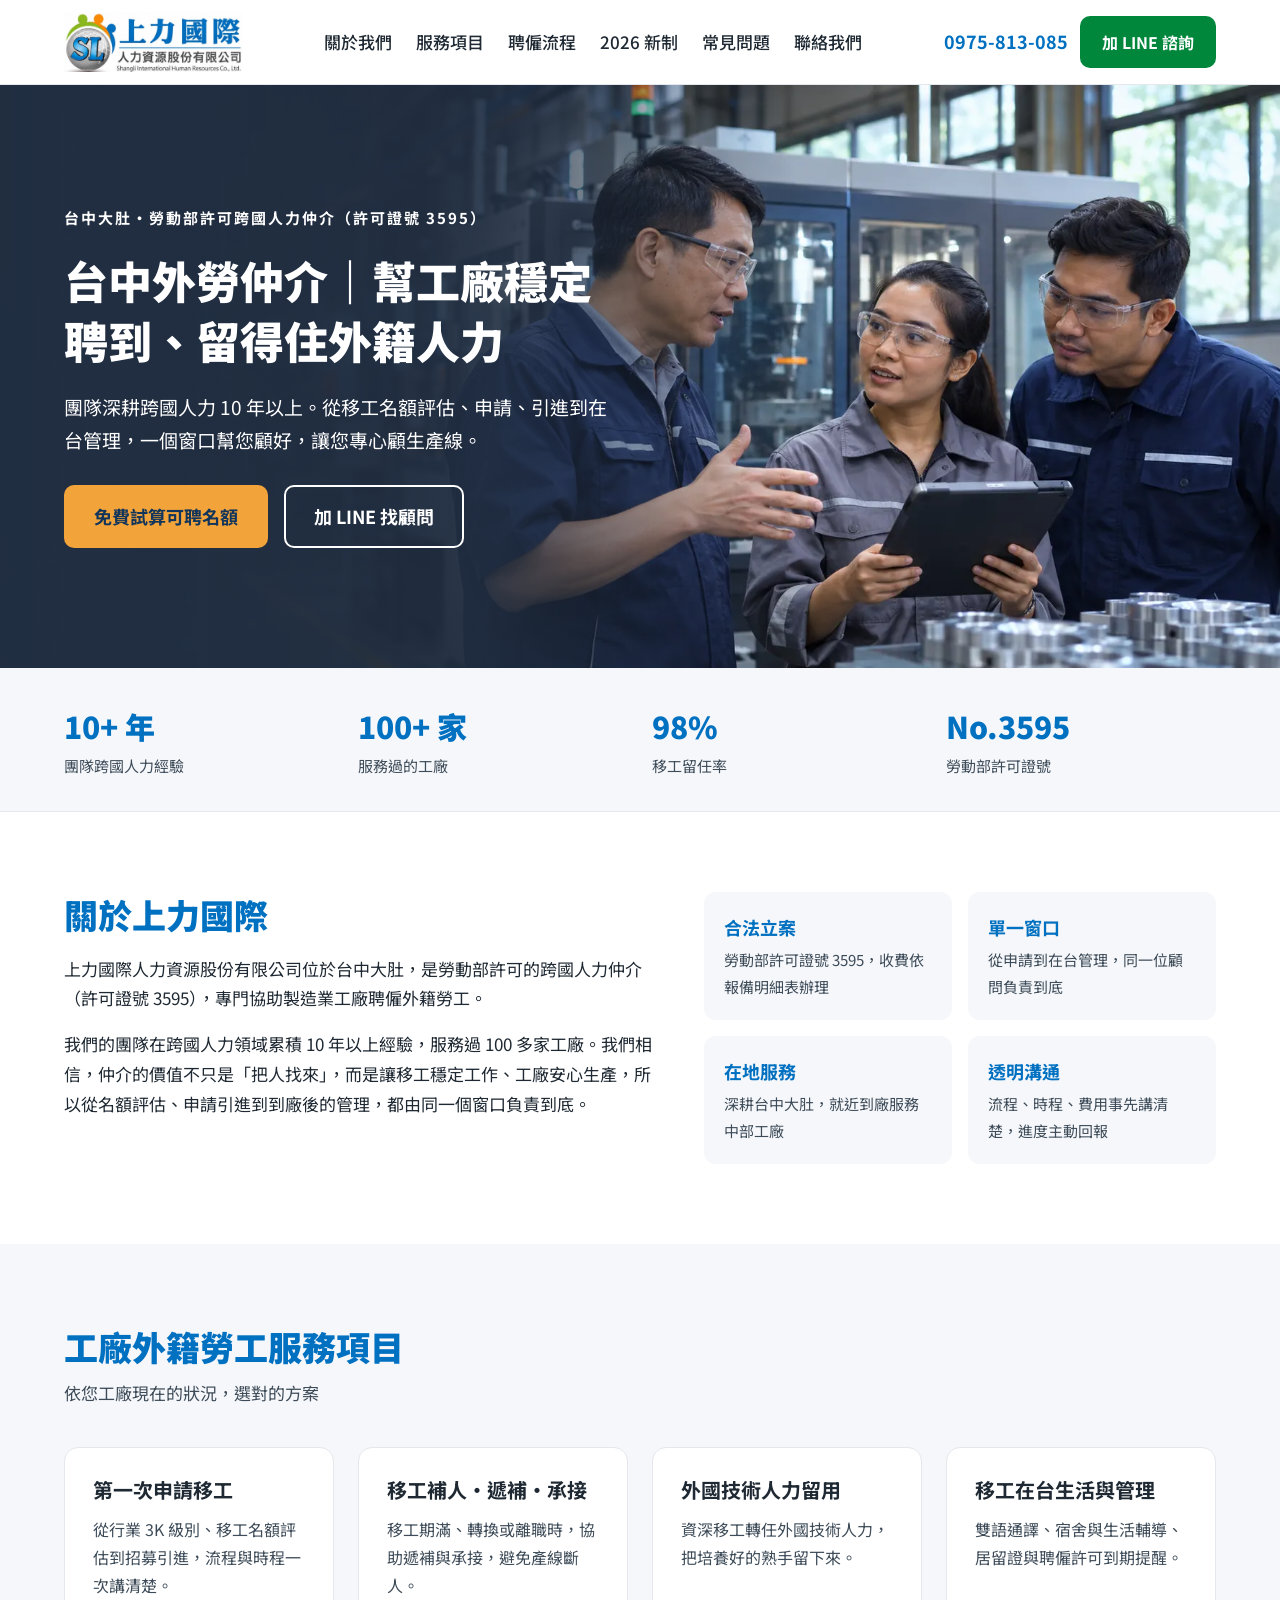
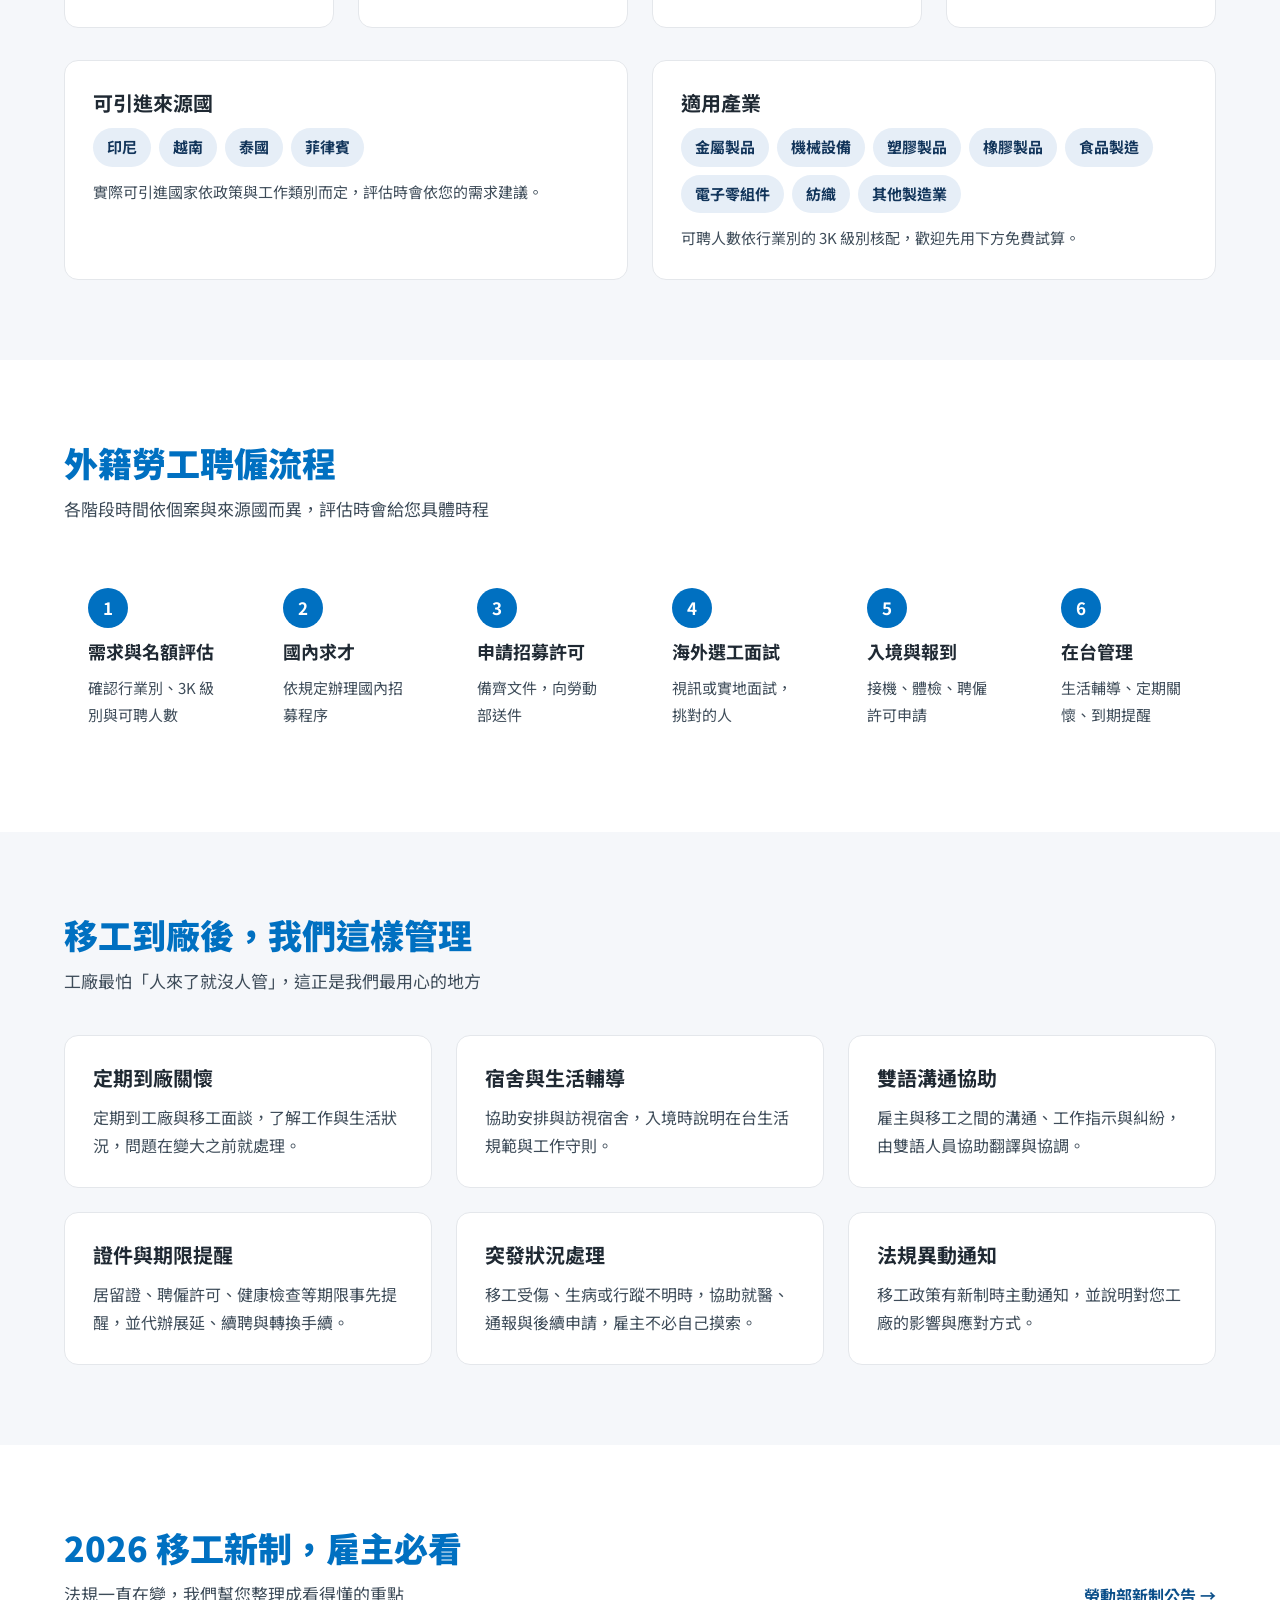
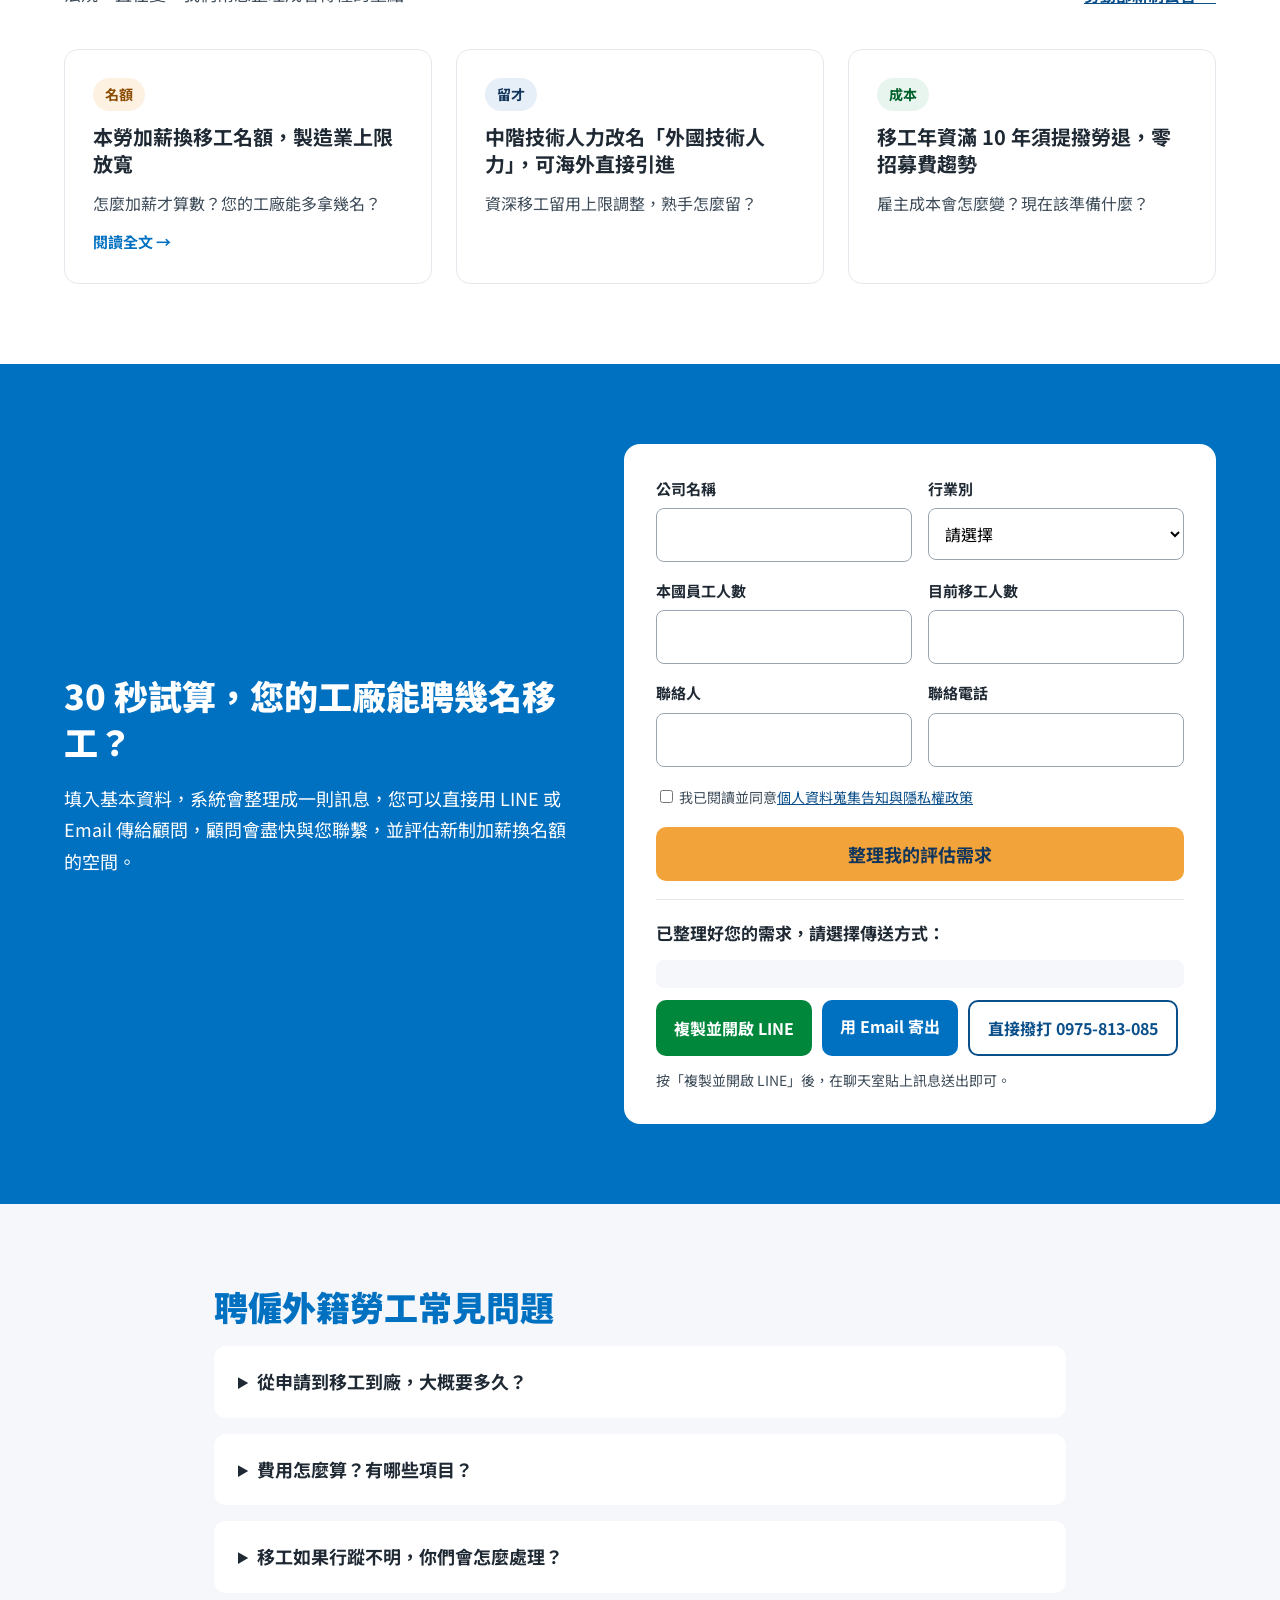
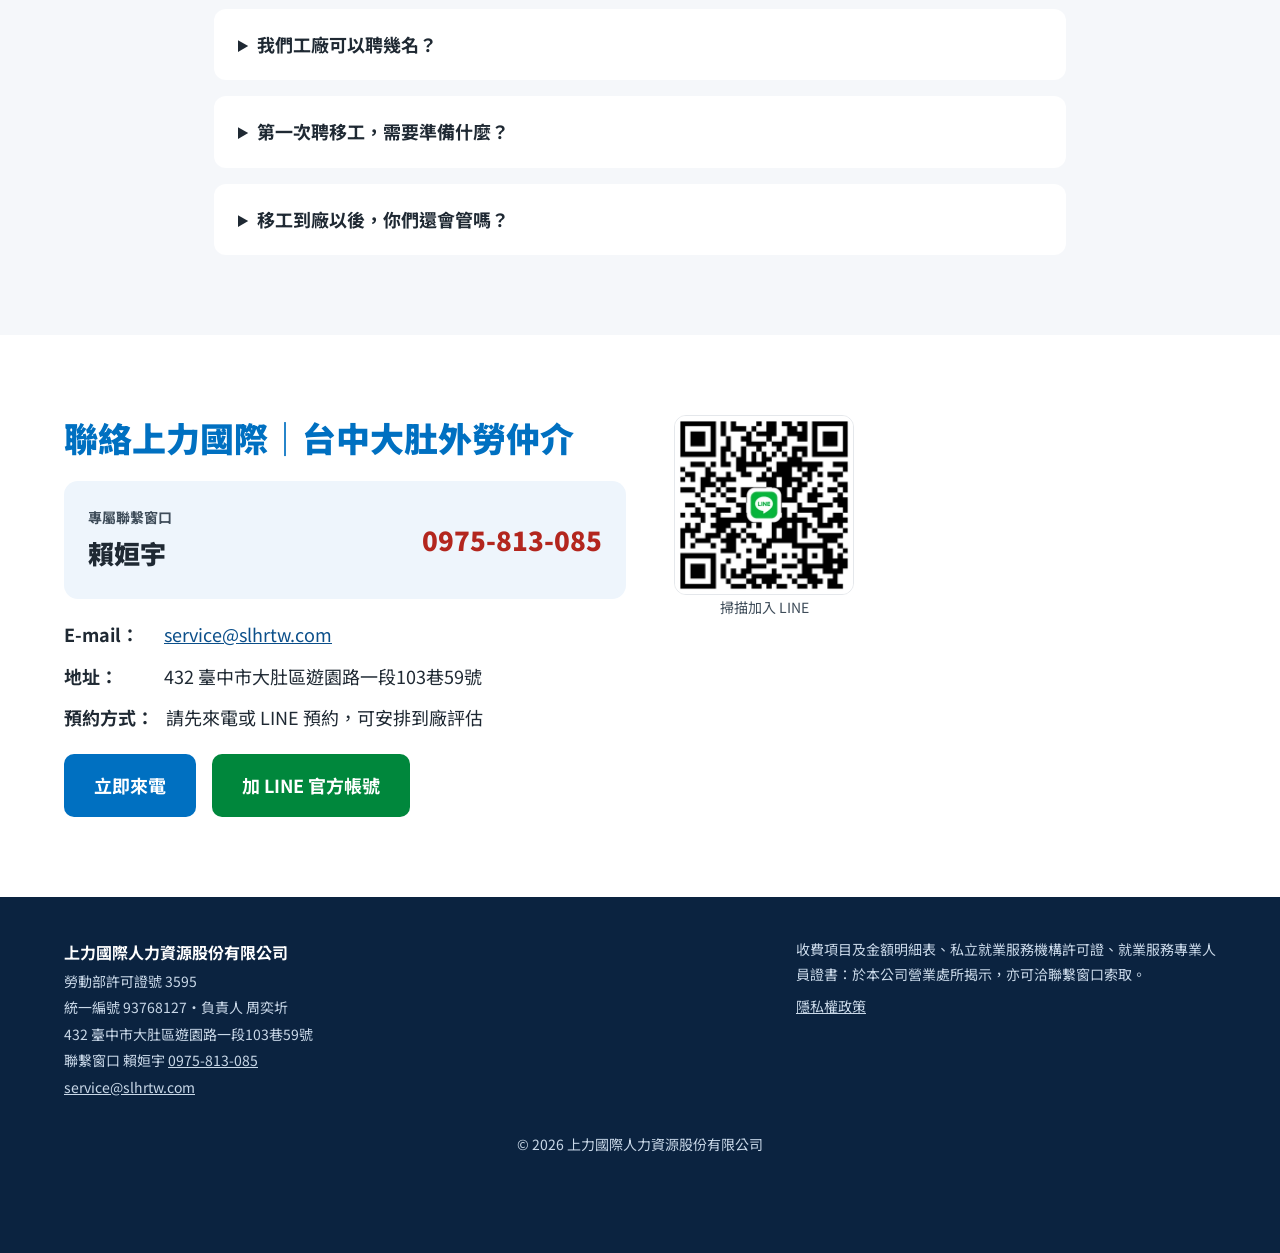
==== commit 543fa70e: "聯絡信箱改為 service@slhrtw.com Co-Authored-By: Claude Opus 5.5 <noreply@anthropic.com> Claude-Session: ht" ====
--- a/index.html
+++ b/index.html
@@ -45,7 +45,7 @@
       "image": "https://slhrtw.com/img/og-image.jpg",
       "description": "台中大肚勞動部許可跨國人力仲介，協助工廠申請外籍勞工、移工名額評估、遞補承接、外國技術人力留用與在台管理。",
       "telephone": "+886-975-813-085",
-      "email": "shangli.hr@gmail.com",
+      "email": "service@slhrtw.com",
       "taxID": "93768127",
       "address": {
         "@type": "PostalAddress",
@@ -245,7 +245,7 @@
         <pre class="lead-msg" id="lead-msg"></pre>
         <div class="lead-actions">
           <button type="button" class="btn btn-line" id="lead-line">複製並開啟 LINE</button>
-          <a class="btn btn-blue" id="lead-mail" href="mailto:shangli.hr@gmail.com">用 Email 寄出</a>
+          <a class="btn btn-blue" id="lead-mail" href="mailto:service@slhrtw.com">用 Email 寄出</a>
           <a class="btn btn-outline" href="tel:+886975813085">直接撥打 0975-813-085</a>
         </div>
         <p class="lead-tip" id="lead-tip">按「複製並開啟 LINE」後，在聊天室貼上訊息送出即可。</p>
@@ -301,7 +301,7 @@
         <a class="agent-tel" href="tel:+886975813085">0975-813-085</a>
       </div>
       <dl class="info">
-        <div><dt>E-mail：</dt><dd><a href="mailto:shangli.hr@gmail.com">shangli.hr@gmail.com</a></dd></div>
+        <div><dt>E-mail：</dt><dd><a href="mailto:service@slhrtw.com">service@slhrtw.com</a></dd></div>
         <div><dt>地址：</dt><dd>432 臺中市大肚區遊園路一段103巷59號</dd></div>
         <div><dt>預約方式：</dt><dd>請先來電或 LINE 預約，可安排到廠評估</dd></div>
       </dl>
@@ -327,7 +327,7 @@
       統一編號 93768127・負責人 周奕圻<br>
       432 臺中市大肚區遊園路一段103巷59號<br>
       聯繫窗口 賴姮宇 <a href="tel:+886975813085">0975-813-085</a><br>
-      <a href="mailto:shangli.hr@gmail.com">shangli.hr@gmail.com</a>
+      <a href="mailto:service@slhrtw.com">service@slhrtw.com</a>
     </address>
     <div class="footer-legal">
       <span>收費項目及金額明細表、私立就業服務機構許可證、就業服務專業人員證書：於本公司營業處所揭示，亦可洽聯繫窗口索取。</span>
